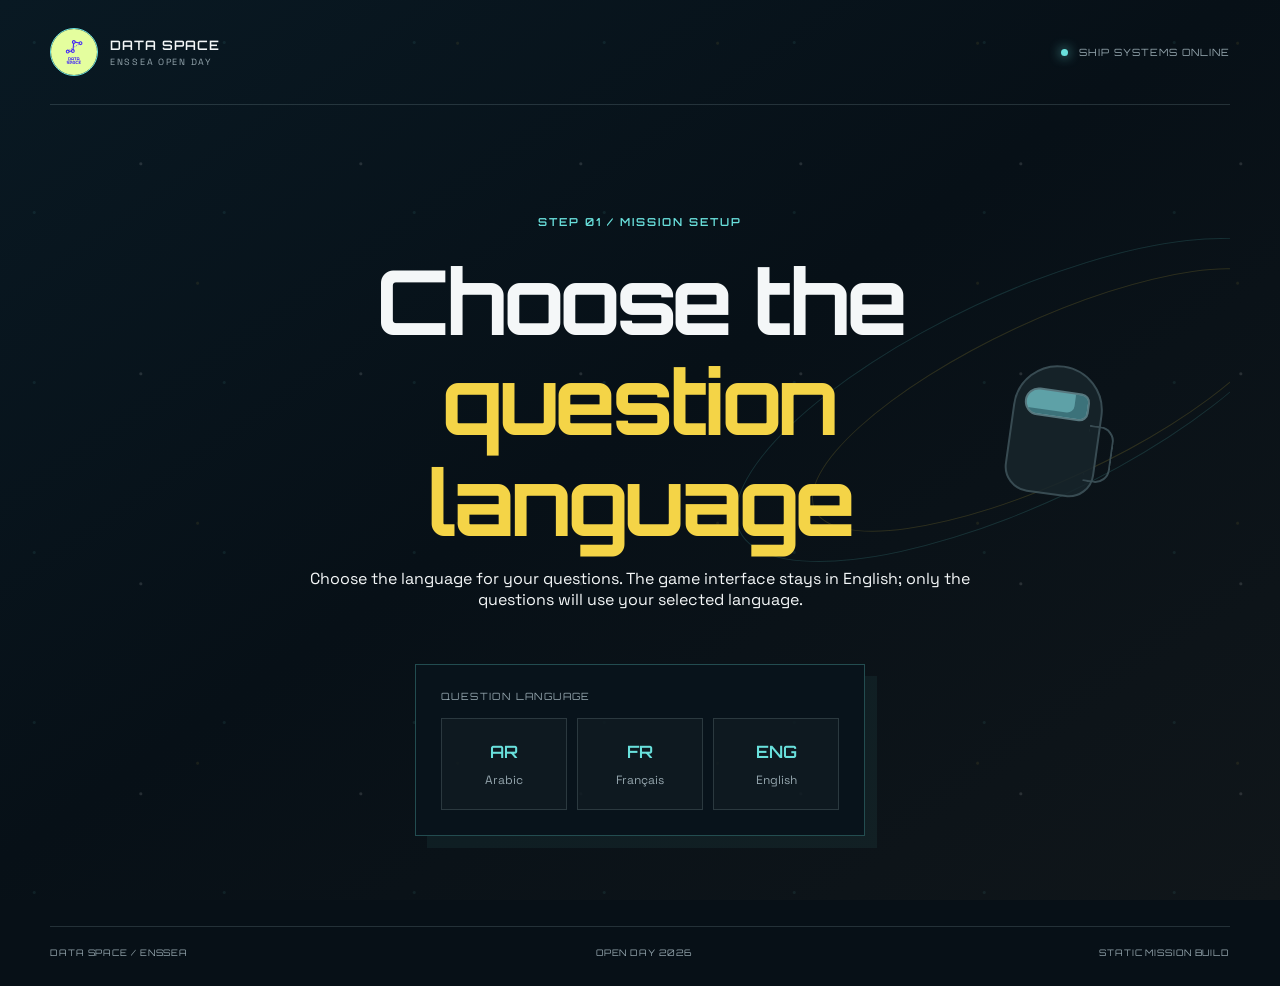
==== index.html @ 9c5d21fe "Create wiring game" ====
<!DOCTYPE html>
<html lang="en" dir="ltr">
<head>
	<meta charset="UTF-8">
	<meta name="viewport" content="width=device-width, initial-scale=1.0">
	<meta name="description" content="Data Space wiring challenge for ENSSEA Open Day">
	<title>Data Space | Wiring Challenge</title>
	<link rel="preconnect" href="https://fonts.googleapis.com">
	<link rel="preconnect" href="https://fonts.gstatic.com" crossorigin>
	<link href="https://fonts.googleapis.com/css2?family=Orbitron:wght@500;600;700&family=Space+Grotesk:wght@400;500;600;700&display=swap" rel="stylesheet">
	<link rel="stylesheet" href="styles.css">
</head>
<body>
	<div class="star-field" aria-hidden="true"></div>

	<header class="site-header">
		<a class="brand" href="#top" aria-label="Data Space home">
			<img class="brand-logo" src="assets/data_space.svg" alt="Data Space">
			<span>
				<strong>DATA SPACE</strong>
				<small>ENSSEA OPEN DAY</small>
			</span>
		</a>
		<div class="status-pill"><span class="status-dot"></span> SHIP SYSTEMS ONLINE</div>
	</header>

	<main id="top">
		<section class="screen language-screen" id="language-screen" aria-labelledby="language-title">
			<div class="language-copy">
				<p class="eyebrow">STEP 01 / MISSION SETUP</p>
				<h1 id="language-title">Choose the<br><span>question language</span></h1>
				<p class="intro">Choose the language for your questions. The game interface stays in English; only the questions will use your selected language.</p>
			</div>

			<div class="language-console" role="group" aria-labelledby="language-choice-label">
				<p id="language-choice-label">QUESTION LANGUAGE</p>
				<div class="language-options">
					<button class="language-option" type="button" data-language="ar"><strong>AR</strong><span>Arabic</span></button>
					<button class="language-option" type="button" data-language="fr"><strong>FR</strong><span>Français</span></button>
					<button class="language-option" type="button" data-language="en"><strong>ENG</strong><span>English</span></button>
				</div>
			</div>

			<div class="orbit orbit-one" aria-hidden="true"></div>
			<div class="orbit orbit-two" aria-hidden="true"></div>
			<div class="crew-silhouette" aria-hidden="true"><span class="visor"></span></div>
		</section>

		<section class="screen welcome-screen is-hidden" id="welcome-screen" aria-labelledby="welcome-title">
			<div class="welcome-copy">
				<p class="eyebrow">STEP 02 / CHOOSE A NICKNAME</p>
				<h1 id="welcome-title">Fix the wires.<br><span>Prove your skills.</span></h1>
			</div>

			<form class="name-console" id="name-form">
				<label for="player-name">Enter your crew name</label>
				<div class="name-entry">
					<span class="input-prefix">&gt;</span>
					<input id="player-name" name="player-name" type="text" maxlength="18" placeholder="YOUR NICKNAME" autocomplete="nickname" required>
				</div>
				<button class="primary-button" type="submit">START MISSION <span aria-hidden="true">→</span></button>
			</form>

			<div class="orbit orbit-one" aria-hidden="true"></div>
			<div class="orbit orbit-two" aria-hidden="true"></div>
			<div class="crew-silhouette" aria-hidden="true"><span class="visor"></span></div>
		</section>

		<section class="screen rules-screen is-hidden" id="rules-screen" aria-labelledby="rules-title">
			<div class="rules-panel">
				<p class="eyebrow">MISSION BRIEFING</p>
				<h1 id="rules-title">Know the rules.<br><span>Then fix the wires.</span></h1>
				<ul class="rules-list">
					<li>Every player starts with <strong>20 points</strong>.</li>
					<li>You will answer <strong>5 questions</strong>, one from each topic.</li>
					<li>A correct answer on your first try costs <strong>0 points</strong>.</li>
					<li>Each wrong try costs <strong>1 point</strong> until you find the correct answer.</li>
					<li>A wrong answer turns <strong class="wrong-answer-text">red</strong> and cannot be chosen again.</li>
				</ul>
				<button class="primary-button rules-start-button" id="start-game-button" type="button">START GAME <span aria-hidden="true">→</span></button>
			</div>
		</section>

		<section class="screen game-screen is-hidden" id="game-screen" aria-labelledby="game-title">
			<div class="game-heading">
				<div>
					<p class="eyebrow">TASK / ELECTRICAL</p>
					<h2 id="game-title">Connect the data wires</h2>
					<p class="mission-copy">Answer the question to route each wire to its matching symbol.</p>
				</div>
				<div class="game-readouts">
					<div class="score-readout"><span>SCORE</span><strong id="score-value">20</strong><small>POINTS</small></div>
					<div class="crew-readout"><span>CREW</span><strong id="crew-name">PLAYER</strong></div>
				</div>
			</div>

			<div class="game-meta" role="group" aria-label="Mission progress">
				<span>PROGRESS</span>
				<div class="progress-track"><span class="progress-quarter"></span></div>
				<strong id="progress-label">1 / 5 QUESTIONS</strong>
			</div>

			<ul class="topic-strip" id="topic-strip" aria-label="Topic list">
				<li class="topic-pill is-visible is-active" data-category="descriptive_statistics">Descriptive Statistics</li>
				<li class="topic-pill" data-category="probability">Probability</li>
				<li class="topic-pill" data-category="microeconomics">Economics</li>
				<li class="topic-pill" data-category="ai_data_science">AI &amp; Data</li>
				<li class="topic-pill" data-category="general_knowledge">General Knowledge</li>
			</ul>

			<section class="wiring-board" aria-label="Wiring board">
				<div class="panel-label left-label">SIGNALS <span>INPUT</span></div>
				<div class="panel-label right-label">DESTINATIONS <span>OUTPUT</span></div>
				<div class="wire-lines" aria-hidden="true">
					<span class="wire-line wire-yellow" data-category="descriptive_statistics"></span>
					<span class="wire-line wire-blue" data-category="probability"></span>
					<span class="wire-line wire-orange" data-category="microeconomics"></span>
					<span class="wire-line wire-pink" data-category="ai_data_science"></span>
					<span class="wire-line wire-cyan" data-category="general_knowledge"></span>
				</div>
				<div class="wire-column left-wires">
					<button class="wire-node node-yellow" data-category="descriptive_statistics" type="button" aria-label="Yellow statistics wire"><span class="symbol">○</span><span class="wire-name">Statistics</span></button>
					<button class="wire-node node-blue" data-category="probability" type="button" aria-label="Blue probability wire"><span class="symbol">×</span><span class="wire-name">Probability</span></button>
					<button class="wire-node node-orange" data-category="microeconomics" type="button" aria-label="Orange economics wire"><span class="symbol">△</span><span class="wire-name">Economics</span></button>
					<button class="wire-node node-pink" data-category="ai_data_science" type="button" aria-label="Pink AI and data wire"><span class="symbol">★</span><span class="wire-name">AI &amp; Data</span></button>
					<button class="wire-node node-cyan" data-category="general_knowledge" type="button" aria-label="Cyan general knowledge wire"><span class="symbol">◇</span><span class="wire-name">General Knowledge</span></button>
				</div>
				<div class="wire-column right-wires">
					<button class="wire-node node-blue" type="button" aria-label="Blue cross destination"><span class="symbol">×</span></button>
					<button class="wire-node node-pink" type="button" aria-label="Pink star destination"><span class="symbol">★</span></button>
					<button class="wire-node node-yellow" type="button" aria-label="Yellow circle destination"><span class="symbol">○</span></button>
					<button class="wire-node node-orange" type="button" aria-label="Orange triangle destination"><span class="symbol">△</span></button>
					<button class="wire-node node-cyan" type="button" aria-label="Cyan diamond destination"><span class="symbol">◇</span></button>
				</div>

				<div class="question-card" id="question-card">
					<div class="question-heading"><span class="question-number" id="question-number">Q01</span><span class="question-category" id="question-category">LOADING</span></div>
					<h3 id="question-text">Loading your first question...</h3>
					<button class="secondary-button next-button is-hidden" id="next-question-button" type="button">NEXT QUESTION <span aria-hidden="true">→</span></button>
				</div>
				<div class="answer-options" id="answer-options"></div>
				<p class="answer-feedback" id="answer-feedback" role="status"></p>
			</section>
		</section>

	</main>

	<footer class="site-footer"><span>DATA SPACE / ENSSEA</span><span>OPEN DAY 2026</span><span>STATIC MISSION BUILD</span></footer>
	<script src="scripts/state.js" defer></script>
	<script src="scripts/wireAnimation.js" defer></script>
	<script src="scripts/main.js" defer></script>
</body>
</html>
---- styles.css ----
:root {
	--ink: #f4f7f8;
	--muted: #94a5ad;
	--line: rgba(185, 215, 220, 0.17);
	--panel: rgba(9, 20, 28, 0.86);
	--cyan: #69e0dc;
	--yellow: #f4d447;
	--blue: #4f9dff;
	--red: #ff685f;
	--pink: #ed78c5;
	--orange: #f3a447;
}
* { box-sizing: border-box; }

html { scroll-behavior: smooth; }

body {
	min-width: 320px;
	min-height: 100vh;
	margin: 0;
	color: var(--ink);
	background: #071017;
	font-family: "Space Grotesk", sans-serif;
	overflow-x: hidden;
}

button, input { font: inherit; }
button { cursor: pointer; }

.star-field {
	position: fixed;
	inset: 0;
	z-index: -1;
	background:
		radial-gradient(circle at 18% 25%, rgba(105, 224, 220, 0.08) 0 1px, transparent 2px),
		radial-gradient(circle at 76% 18%, rgba(244, 212, 71, 0.08) 0 1px, transparent 2px),
		radial-gradient(circle at 64% 78%, rgba(255, 255, 255, 0.12) 0 1px, transparent 2px),
		linear-gradient(145deg, #091923 0%, #071017 48%, #10161a 100%);
	background-size: 190px 170px, 260px 240px, 220px 210px, 100% 100%;
}

.site-header, .site-footer {
	width: min(1180px, calc(100% - 48px));
	margin: auto;
}

.site-header {
	display: flex;
	align-items: center;
	justify-content: space-between;
	padding: 28px 0;
	border-bottom: 1px solid var(--line);
}

.brand { display: flex; align-items: center; gap: 12px; color: var(--ink); text-decoration: none; }
.brand-logo { display: block; width: 48px; height: 48px; border: 1px solid var(--cyan); border-radius: 50%; object-fit: cover; }
.brand strong, .brand small { display: block; }
.brand strong { font: 600 13px Orbitron, sans-serif; letter-spacing: .08em; }
.brand small { margin-top: 3px; color: var(--muted); font-size: 9px; letter-spacing: .19em; }
.brand strong, .brand small { display: block; }
.brand strong { font: 600 13px Orbitron, sans-serif; letter-spacing: .08em; }
.brand small { margin-top: 3px; color: var(--muted); font-size: 9px; letter-spacing: .19em; }
.status-pill, .site-footer { color: var(--muted); font: 10px Orbitron, sans-serif; letter-spacing: .1em; }
.status-dot { display: inline-block; width: 7px; height: 7px; margin-right: 7px; border-radius: 50%; background: var(--cyan); box-shadow: 0 0 12px var(--cyan); }

.screen { width: min(1180px, calc(100% - 48px)); margin: auto; }
.language-screen { display: flex; position: relative; min-height: 680px; padding: 110px 0 90px; flex-direction: column; align-items: center; justify-content: center; overflow: hidden; text-align: center; }
.language-copy { position: relative; z-index: 1; width: min(660px, 100%); }
.language-console { position: relative; z-index: 2; width: min(450px, 100%); margin-top: 38px; padding: 25px; border: 1px solid rgba(105, 224, 220, .28); background: var(--panel); box-shadow: 12px 12px 0 rgba(105, 224, 220, .06); text-align: left; }
.language-console > p { margin: 0 0 16px; color: var(--muted); font: 10px Orbitron, sans-serif; letter-spacing: .14em; }
.language-options { display: grid; grid-template-columns: repeat(3, 1fr); gap: 10px; direction: ltr; }
.language-option { min-height: 92px; padding: 12px 8px; border: 1px solid var(--line); color: var(--ink); background: rgba(255,255,255,.025); text-align: center; transition: border-color .2s, background .2s, transform .2s; }
.language-option strong, .language-option span { display: block; }
.language-option strong { color: var(--cyan); font: 600 17px Orbitron, sans-serif; }
.language-option span { margin-top: 10px; color: var(--muted); font-size: 12px; }
.language-option:hover, .language-option:focus-visible { border-color: var(--cyan); background: rgba(105, 224, 220, .1); transform: translateY(-2px); outline: 0; }
.language-option.is-selected { border-color: var(--yellow); box-shadow: inset 0 -3px var(--yellow); }
.welcome-screen { display: flex; position: relative; min-height: 680px; padding: 110px 0 90px; flex-direction: column; align-items: center; justify-content: center; overflow: hidden; text-align: center; }
.welcome-copy { position: relative; z-index: 1; width: min(660px, 100%); }
.eyebrow { margin: 0 0 22px; color: var(--cyan); font: 600 11px Orbitron, sans-serif; letter-spacing: .18em; }
h1, h2 { margin: 0; font-family: Orbitron, sans-serif; line-height: 1.12; letter-spacing: -.04em; }
h1 { max-width: 700px; font-size: clamp(2.5rem, 7vw, 5.6rem); }
h1 span { color: var(--yellow); }

.name-console { position: relative; z-index: 2; width: min(450px, 100%); margin-top: 38px; padding: 25px; border: 1px solid rgba(105, 224, 220, .28); background: var(--panel); box-shadow: 12px 12px 0 rgba(105, 224, 220, .06); text-align: left; }
.name-console label { display: block; margin-bottom: 12px; color: var(--muted); font: 10px Orbitron, sans-serif; letter-spacing: .14em; }
.name-entry { display: flex; align-items: center; border-bottom: 1px solid var(--cyan); }
.input-prefix { color: var(--cyan); font: 22px Orbitron, sans-serif; }
.name-entry input { width: 100%; padding: 12px 8px; border: 0; outline: 0; color: var(--ink); background: transparent; font: 600 19px Orbitron, sans-serif; letter-spacing: .08em; }
.name-entry input::placeholder { color: #52646c; }
.primary-button, .secondary-button { border: 0; font: 600 11px Orbitron, sans-serif; letter-spacing: .1em; transition: transform .2s, background .2s; }
.primary-button { width: 100%; margin-top: 25px; padding: 16px 18px; color: #071017; background: var(--cyan); }
.primary-button:hover, .secondary-button:hover { transform: translateY(-2px); }
.primary-button span, .secondary-button span { float: right; font-size: 18px; line-height: 10px; }

.rules-screen { display: flex; min-height: 680px; padding: 90px 0; align-items: center; justify-content: center; }
.rules-panel { width: min(620px, 100%); padding: 38px; border: 1px solid rgba(105, 224, 220, .28); background: var(--panel); box-shadow: 12px 12px 0 rgba(105, 224, 220, .06); }
.rules-panel h1 { font-size: clamp(2.1rem, 5vw, 4.2rem); }
.rules-list { display: grid; gap: 14px; margin: 34px 0 0; padding: 0; color: #c5d0d2; list-style: none; font-size: 15px; line-height: 1.5; }
.rules-list li { position: relative; padding-left: 24px; }
.rules-list li::before { content: ""; position: absolute; top: .65em; left: 0; width: 7px; height: 7px; border: 1px solid var(--cyan); border-radius: 50%; }
.rules-list strong { color: var(--yellow); font-weight: 600; }
.rules-list .wrong-answer-text { color: var(--red); }
.rules-start-button { margin-top: 34px; }

.orbit { position: absolute; border: 1px solid rgba(105, 224, 220, .15); border-radius: 50%; transform: rotate(-25deg); }
.orbit-one { width: 620px; height: 210px; right: -100px; top: 190px; }
.orbit-two { width: 520px; height: 160px; right: -80px; top: 215px; border-color: rgba(244, 212, 71, .15); }
.crew-silhouette { position: absolute; right: 11%; top: 260px; width: 90px; height: 130px; border: 2px solid #41565d; border-radius: 46px 46px 26px 26px; background: #18262c; transform: rotate(8deg); opacity: .85; }
.crew-silhouette::after { content: ""; position: absolute; right: -17px; bottom: 16px; width: 24px; height: 53px; border: 2px solid #41565d; border-left: 0; border-radius: 0 15px 15px 0; }
.visor { position: absolute; top: 23px; left: 9px; width: 65px; height: 28px; border: 2px solid #658a91; border-radius: 20px 13px 13px 20px; background: #6ebbc1; box-shadow: inset -13px -5px 0 rgba(20, 64, 77, .45); }

.game-screen { padding: 75px 0 90px; text-align: center; }
.game-heading { display: flex; align-items: center; justify-content: center; gap: 30px; text-align: center; }
h2 { font-size: clamp(1.6rem, 4vw, 3rem); }
.mission-copy { margin: 15px 0 0; color: var(--muted); }
.game-readouts { display: flex; align-items: stretch; gap: 22px; }
.score-readout, .crew-readout { min-width: 92px; padding-left: 18px; border-left: 1px solid var(--line); font: 10px Orbitron, sans-serif; }
.score-readout span, .score-readout small, .crew-readout span { display: block; color: var(--muted); }
.score-readout strong { display: inline-block; margin-top: 5px; color: var(--yellow); font: 600 28px Orbitron, sans-serif; }
.score-readout small { display: inline-block; margin-left: 4px; font-size: 8px; }
.crew-readout span { display: block; margin-bottom: 8px; color: var(--muted); }
.crew-readout strong { color: var(--yellow); overflow-wrap: anywhere; }
.game-meta { display: flex; align-items: center; gap: 17px; margin: 48px 0 18px; color: var(--muted); font: 10px Orbitron, sans-serif; letter-spacing: .08em; }
.progress-track { width: 130px; height: 4px; background: #26363b; }
.progress-track span { display: block; height: 100%; background: var(--cyan); }
.progress-quarter { width: 25%; }
.game-meta strong { color: var(--ink); }

.topic-strip {
	display: flex;
	flex-direction: row;
	flex-wrap: wrap;
	align-items: center;
	justify-content: center;
	padding: 0;
	list-style: none;
	gap: 10px;
	margin: 0 auto 18px;
}

.topic-pill {
	display: inline-flex;
	align-items: center;
	justify-content: center;
	padding: 7px 14px;
	border: 1px solid var(--line);
	background: rgba(255,255,255,.02);
	color: var(--muted);
	font: 600 10px Orbitron, sans-serif;
	letter-spacing: .08em;
	text-transform: uppercase;
	transition: border-color .2s ease, color .2s ease, box-shadow .2s ease;
}

.topic-pill:not(.is-visible) { display: none; }

.topic-pill.is-active {
	border-color: rgba(244, 212, 71, .8);
	color: var(--ink);
	box-shadow: inset 0 -2px rgba(244, 212, 71, .7);
}

.topic-pill.is-solved {
	border-color: rgba(80, 205, 140, .8);
	background: rgba(80, 205, 140, .12);
	color: #b7f7d5;
}

.wiring-board { position: relative; min-height: 520px; border: 1px solid var(--line); background: rgba(7, 16, 23, .72); overflow: hidden; }
.wiring-board::before, .wiring-board::after { content: ""; position: absolute; top: 0; bottom: 0; width: 24%; background: rgba(17, 35, 42, .46); }
.wiring-board::before { left: 0; border-right: 1px solid var(--line); }
.wiring-board::after { right: 0; border-left: 1px solid var(--line); }
.panel-label { position: absolute; top: 27px; z-index: 2; color: var(--muted); font: 10px Orbitron, sans-serif; letter-spacing: .14em; }
.panel-label span { display: block; margin-top: 5px; color: #53666d; font-size: 8px; }
.left-label { left: 35px; }.right-label { right: 35px; text-align: right; }
.wire-column { position: absolute; z-index: 3; top: 96px; display: flex; height: 330px; flex-direction: column; justify-content: space-between; }
.left-wires { left: 25px; }.right-wires { right: 25px; }
.wire-node { display: flex; align-items: center; gap: 12px; min-width: 155px; padding: 12px 10px; border: 1px solid transparent; color: var(--ink); background: transparent; text-align: left; }
.right-wires .wire-node { justify-content: flex-end; min-width: 70px; }
.right-wires { display: none; }
.wire-node:hover { border-color: var(--line); background: rgba(255,255,255,.04); }
.wire-node.is-solved {
	border-color: rgba(80, 205, 140, .8);
	background: rgba(80, 205, 140, .1);
	box-shadow: inset 0 0 0 1px rgba(80, 205, 140, .35);
}
.wire-node.is-solved .wire-name,
.wire-node.is-solved .symbol {
	color: #9af0c5;
}
.left-wires .wire-node:not(.is-active):not(.is-solved) { visibility: hidden; }
.left-wires .wire-node.is-available { cursor: grab; border-color: rgba(244, 212, 71, .65); background: rgba(244, 212, 71, .08); }
.left-wires .wire-node.is-dragging { cursor: grabbing; opacity: .45; }
.left-wires .wire-node.is-armed { box-shadow: 0 0 0 2px var(--cyan), 0 0 18px rgba(105, 224, 220, .45); }
.left-wires .wire-node .symbol { display: none; }
.symbol { display: grid; place-items: center; width: 40px; height: 40px; border: 2px solid currentColor; border-radius: 50%; font-size: 22px; }
.wire-name { color: #c5d0d2; font: 11px Orbitron, sans-serif; letter-spacing: .06em; }.node-blue { color: var(--blue); }.node-yellow { color: var(--yellow); }.node-orange { color: var(--orange); }.node-pink { color: var(--pink); }.node-cyan { color: var(--cyan); }
.topic-strip {
	display: flex;
	flex-wrap: wrap;
	align-items: center;
	justify-content: center;
	gap: 10px;
	margin: 0 auto 18px;
}

.topic-pill {
	display: inline-flex;
	align-items: center;
	justify-content: center;
	padding: 7px 14px;
	border: 1px solid var(--line);
	background: rgba(255,255,255,.02);
	color: var(--muted);
	font: 600 10px Orbitron, sans-serif;
	letter-spacing: .08em;
	text-transform: uppercase;
	transition: border-color .2s ease, color .2s ease, box-shadow .2s ease;
}

.topic-pill.is-active {
	border-color: rgba(244, 212, 71, .8);
	color: var(--ink);
	box-shadow: inset 0 -2px rgba(244, 212, 71, .7);
}

.topic-pill.is-solved {
	border-color: rgba(80, 205, 140, .8);
	background: rgba(80, 205, 140, .12);
	color: #b7f7d5;
}

.wire-lines { position: absolute; z-index: 1; inset: 0; }
.wire-line { position: absolute; left: 19%; right: 19%; height: 2px; opacity: 0; box-shadow: 0 0 8px currentColor; transform-origin: left center; }
.wire-line::before, .wire-line::after { content: ""; position: absolute; top: -4px; width: 10px; height: 10px; border: 2px solid currentColor; border-radius: 50%; background: #09151b; }.wire-line::before { left: -2px; }.wire-line::after { right: -2px; }
.wire-yellow { top: 120px; color: var(--yellow); transform: rotate(7deg); }.wire-blue { top: 194px; color: var(--blue); transform: rotate(-4deg); }.wire-orange { top: 268px; color: var(--orange); transform: rotate(3deg); }.wire-pink { top: 342px; color: var(--pink); transform: rotate(-7deg); }.wire-cyan { top: 416px; color: var(--cyan); transform: rotate(4deg); }
.wire-line.wire-connected { height: 4px; opacity: 1; animation: wire-connect .55s ease-out; }
@keyframes wire-connect { from { opacity: .3; transform: scaleX(.2); transform-origin: center; } to { opacity: 1; transform: scaleX(1); } }
.question-card {
	position: absolute;
	left: 50%;
	top: 58px;
	width: min(420px, 38%);
	min-height: 250px;
	padding: 58px 28px 48px;
	border: 1px solid rgba(255, 255, 255, .1);
	background: rgba(16, 26, 34, .42);
	text-align: left;
	transform: translateX(-50%);
	z-index: 4;
}
.question-heading { display: flex; align-items: center; justify-content: center; gap: 14px; }
.question-number { color: var(--yellow); font: 600 12px Orbitron, sans-serif; }.question-category { color: var(--muted); font: 10px Orbitron, sans-serif; letter-spacing: .12em; }
.question-card h3 { margin: 28px auto 0; max-width: 430px; color: var(--ink); font-size: clamp(.95rem, 1.5vw, 1.15rem); line-height: 1.35; text-align: center; }
.answer-options {
	position: absolute;
	right: 0;
	top: 97px;
	bottom: 0;
	width: 20%;
	padding: 0 14px 16px 0;
	display: grid;
	grid-template-columns: 1fr;
	grid-auto-rows: 46px;
	grid-auto-flow: row;
	row-gap: 28px;
	align-content: start;
	z-index: 4;
}
.answer-option {
	display: flex;
	align-items: center;
	justify-content: space-between;
	gap: 8px;
	min-height: 46px;
	padding: 10px 12px;
	border: 1px solid rgba(255,255,255,.12);
	color: rgba(255,255,255,.7);
	background: rgba(12, 18, 22, .78);
	text-align: left;
	transition: border-color .2s, background .2s, transform .2s;
}
.answer-text { min-width: 0; }
.answer-option.option-blue { border-color: rgba(92, 184, 255, .5); }.answer-option.option-pink { border-color: rgba(255, 105, 208, .5); }.answer-option.option-yellow { border-color: rgba(244, 212, 71, .5); }.answer-option.option-orange { border-color: rgba(255, 151, 55, .5); }.answer-option.option-cyan { border-color: rgba(105, 224, 220, .5); }
.answer-option.answer-correct { border-color: currentColor; box-shadow: 0 0 12px currentColor; }
.answer-option.drop-target { border-color: var(--yellow); background: rgba(244, 212, 71, .08); transform: translateX(-4px); }
.answer-option:hover:not(:disabled) { border-color: var(--line); background: rgba(255,255,255,.04); transform: translateY(-2px); }
.answer-option:disabled { cursor: default; }.answer-option.answer-wrong { border-color: var(--red); color: var(--red); background: rgba(255,104,95,.12); text-decoration: line-through; }.answer-option.answer-correct { border-color: var(--cyan); color: var(--cyan); background: rgba(105,224,220,.1); }
.answer-feedback { position: absolute; left: 50%; bottom: 18px; width: max-content; min-height: 0; margin: 0; padding: 0; border: 0; background: transparent; transform: translateX(-50%); visibility: hidden; color: var(--red); font-size: 12px; text-align: center; }.feedback-wrong, .feedback-correct { visibility: visible; }.feedback-wrong { color: var(--red); }.feedback-correct { color: var(--cyan); }
.secondary-button { padding: 14px 17px; color: var(--ink); background: #1e343d; }.next-button { display: block; margin: 14px auto 0; }.is-hidden { display: none; }

.celebration-screen {
	position: relative;
	display: flex;
	align-items: center;
	justify-content: center;
	min-height: 560px;
	padding: 90px 0;
	overflow: hidden;
}

.celebration-screen::before,
.celebration-screen::after {
	content: "";
	position: absolute;
	inset: 0;
	background-repeat: no-repeat;
	background-size: 100% 100%;
	pointer-events: none;
	opacity: .9;
}

.celebration-screen::before {
	background-image:
		radial-gradient(circle at 15% 18%, #ffdb5b 0 0.35rem, transparent 0.42rem),
		radial-gradient(circle at 38% 24%, #5cb8ff 0 0.42rem, transparent 0.48rem),
		radial-gradient(circle at 68% 16%, #ff8b5b 0 0.32rem, transparent 0.38rem),
		radial-gradient(circle at 82% 30%, #8fe6a3 0 0.35rem, transparent 0.42rem),
		radial-gradient(circle at 22% 78%, #ffdb5b 0 0.38rem, transparent 0.44rem),
		radial-gradient(circle at 55% 73%, #5cb8ff 0 0.42rem, transparent 0.48rem),
		radial-gradient(circle at 80% 72%, #ff8b5b 0 0.35rem, transparent 0.41rem),
		radial-gradient(circle at 60% 35%, #8fe6a3 0 0.4rem, transparent 0.46rem),
		radial-gradient(circle at 40% 60%, #ffdb5b 0 0.34rem, transparent 0.4rem);
	animation: confetti-drift 9s linear infinite;
}

.celebration-screen::after {
	background-image:
		radial-gradient(circle at 10% 42%, rgba(255,255,255,0.18) 0 0.7rem, transparent 0.78rem),
		radial-gradient(circle at 30% 12%, rgba(255,255,255,0.12) 0 0.6rem, transparent 0.7rem),
		radial-gradient(circle at 72% 48%, rgba(255,255,255,0.14) 0 0.7rem, transparent 0.78rem),
		radial-gradient(circle at 90% 66%, rgba(255,255,255,0.18) 0 0.8rem, transparent 0.86rem);
	animation: confetti-burst 5s ease-in-out infinite alternate;
}

.celebration-panel {
	position: relative;
	z-index: 1;
	width: min(620px, 100%);
	padding: 38px 28px;
	border: 1px solid rgba(80, 205, 140, .4);
	background: rgba(10, 28, 22, .86);
	box-shadow: 0 0 35px rgba(80, 205, 140, .18);
	text-align: center;
	animation: celebration-pop .7s ease-out;
}

.celebration-panel h2 {
	font-size: clamp(2rem, 5vw, 4rem);
	color: var(--ink);
}

.celebration-score {
	margin: 18px 0 26px;
	color: var(--muted);
	font: 600 18px "Space Grotesk", sans-serif;
}

.celebration-score strong {
	color: var(--yellow);
}

@keyframes celebration-pop {
	0% { transform: scale(.82); opacity: 0; }
	70% { transform: scale(1.03); opacity: 1; }
	100% { transform: scale(1); opacity: 1; }
}

@keyframes confetti-drift {
	0% { transform: translate3d(0, 0, 0) scale(1); opacity: .3; }
	25% { transform: translate3d(-12px, 8px, 0) scale(1.02); }
	50% { transform: translate3d(10px, -10px, 0) scale(1.04); }
	75% { transform: translate3d(-10px, 12px, 0) scale(1.01); }
	100% { transform: translate3d(0, 0, 0) scale(1); opacity: .9; }
}

@keyframes confetti-burst {
	0% { transform: scale(.92); opacity: .4; }
	100% { transform: scale(1.08); opacity: 1; }
}

.site-footer { display: flex; justify-content: space-between; padding: 20px 0 28px; border-top: 1px solid var(--line); font-size: 9px; }

@media (max-width: 700px) {
	.site-header, .site-footer, .screen { width: min(100% - 32px, 1180px); }
	.site-header { padding: 20px 0; }.status-pill { display: none; }
	.language-screen, .welcome-screen, .rules-screen { min-height: 640px; padding: 70px 0; }.crew-silhouette { right: 8%; top: 470px; transform: scale(.7) rotate(8deg); }.orbit-one { right: -300px; top: 390px; }.orbit-two { right: -250px; top: 415px; }
	.language-copy, .welcome-copy { width: 100%; }.language-console, .name-console { width: 100%; margin-top: 30px; padding: 20px; }.language-options { gap: 7px; }.language-option { min-height: 78px; }.language-option strong { font-size: 14px; }.language-option span { font-size: 10px; }
	.rules-panel { padding: 25px 20px; }.rules-list { font-size: 13px; }.game-screen { padding-top: 55px; }.game-heading { align-items: center; flex-direction: column; }.game-readouts { width: 100%; justify-content: center; }.score-readout, .crew-readout { flex: 1; border-left: 0; border-top: 1px solid var(--line); padding: 13px 0 0; }.game-meta { flex-wrap: wrap; justify-content: center; margin-top: 32px; }
	.wiring-board { min-height: 650px; }.wiring-board::before, .wiring-board::after { width: 31%; }.wire-column { top: 72px; height: 345px; }.left-wires { left: 8px; }.right-wires { right: 8px; }.wire-node { min-width: 105px; padding: 7px 4px; gap: 7px; }.right-wires .wire-node { min-width: 52px; }.symbol { width: 31px; height: 31px; font-size: 17px; }.wire-name { font-size: 7px; }.wire-line { left: 22%; right: 22%; }.wire-yellow { top: 105px; }.wire-blue { top: 172px; }.wire-orange { top: 239px; }.wire-pink { top: 306px; }.wire-cyan { top: 373px; }.panel-label { top: 20px; font-size: 8px; }.left-label { left: 14px; }.right-label { right: 14px; }
	.topic-strip { gap: 6px; }
	.topic-pill { padding: 6px 8px; font-size: 8px; }
	.question-card { left: 50%; top: 58px; width: 84%; min-height: 210px; padding: 42px 15px 34px; transform: translateX(-50%); }.question-card h3 { max-width: none; margin: 20px 0 16px; }.answer-options { position: absolute; left: 0; right: 0; top: 285px; bottom: auto; width: 100%; padding: 16px 15px; }.answer-feedback { bottom: 12px; width: max-content; }.site-footer { gap: 10px; flex-wrap: wrap; }
	.celebration-panel { padding: 30px 18px; }
}
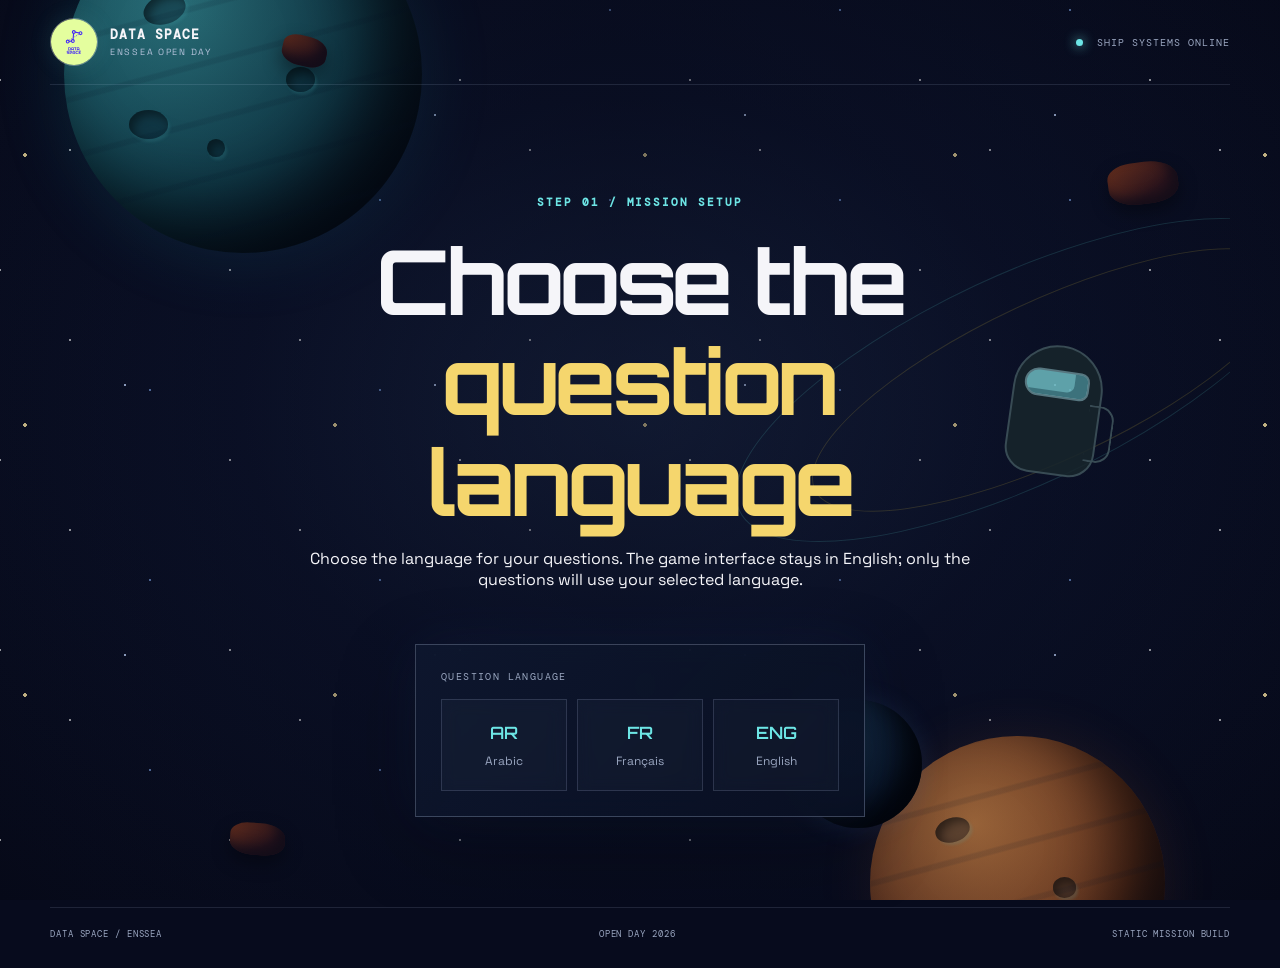
==== commit 2709c506: "Change Topics and theme" ====
--- a/index.html
+++ b/index.html
@@ -7,11 +7,20 @@
 	<title>Data Space | Wiring Challenge</title>
 	<link rel="preconnect" href="https://fonts.googleapis.com">
 	<link rel="preconnect" href="https://fonts.gstatic.com" crossorigin>
-	<link href="https://fonts.googleapis.com/css2?family=Orbitron:wght@500;600;700&family=Space+Grotesk:wght@400;500;600;700&display=swap" rel="stylesheet">
-	<link rel="stylesheet" href="styles.css">
+	<link href="https://fonts.googleapis.com/css2?family=DM+Mono:wght@400;500&family=Orbitron:wght@500;600;700&family=Space+Grotesk:wght@400;500;600;700&display=swap" rel="stylesheet">
+	<link rel="stylesheet" href="styles.css?v=branch-board-11">
 </head>
 <body>
-	<div class="star-field" aria-hidden="true"></div>
+	<div class="cosmos" aria-hidden="true">
+		<div class="stars stars-small"></div>
+		<div class="stars stars-bright"></div>
+		<div class="planet planet-teal"><span class="crater crater-a"></span><span class="crater crater-b"></span><span class="crater crater-c"></span><span class="crater crater-d"></span></div>
+		<div class="planet planet-amber"><span class="crater crater-a"></span><span class="crater crater-b"></span><span class="crater crater-c"></span></div>
+		<div class="planet planet-blue"></div>
+		<div class="asteroid asteroid-one"></div>
+		<div class="asteroid asteroid-two"></div>
+		<div class="asteroid asteroid-three"></div>
+	</div>
 
 	<header class="site-header">
 		<a class="brand" href="#top" aria-label="Data Space home">
@@ -71,11 +80,9 @@
 				<p class="eyebrow">MISSION BRIEFING</p>
 				<h1 id="rules-title">Know the rules.<br><span>Then fix the wires.</span></h1>
 				<ul class="rules-list">
-					<li>Every player starts with <strong>20 points</strong>.</li>
-					<li>You will answer <strong>5 questions</strong>, one from each topic.</li>
-					<li>A correct answer on your first try costs <strong>0 points</strong>.</li>
-					<li>Each wrong try costs <strong>1 point</strong> until you find the correct answer.</li>
-					<li>A wrong answer turns <strong class="wrong-answer-text">red</strong> and cannot be chosen again.</li>
+					<li>Answer one question from each of the <strong>5 topics</strong>.</li>
+					<li>A wrong answer costs <strong>1 point</strong> and cannot be chosen again.</li>
+					<li>Correct answers automatically continue to the next topic.</li>
 				</ul>
 				<button class="primary-button rules-start-button" id="start-game-button" type="button">START GAME <span aria-hidden="true">→</span></button>
 			</div>
@@ -86,60 +93,28 @@
 				<div>
 					<p class="eyebrow">TASK / ELECTRICAL</p>
 					<h2 id="game-title">Connect the data wires</h2>
-					<p class="mission-copy">Answer the question to route each wire to its matching symbol.</p>
+					<p class="mission-copy">Complete the circuit by choosing the correct answer.</p>
 				</div>
-				<div class="game-readouts">
-					<div class="score-readout"><span>SCORE</span><strong id="score-value">20</strong><small>POINTS</small></div>
-					<div class="crew-readout"><span>CREW</span><strong id="crew-name">PLAYER</strong></div>
-				</div>
-			</div>
-
-			<div class="game-meta" role="group" aria-label="Mission progress">
-				<span>PROGRESS</span>
-				<div class="progress-track"><span class="progress-quarter"></span></div>
-				<strong id="progress-label">1 / 5 QUESTIONS</strong>
+				<div class="crew-readout"><span>CREW</span><strong id="crew-name">PLAYER</strong></div>
 			</div>
 
 			<ul class="topic-strip" id="topic-strip" aria-label="Topic list">
-				<li class="topic-pill is-visible is-active" data-category="descriptive_statistics">Descriptive Statistics</li>
-				<li class="topic-pill" data-category="probability">Probability</li>
-				<li class="topic-pill" data-category="microeconomics">Economics</li>
-				<li class="topic-pill" data-category="ai_data_science">AI &amp; Data</li>
-				<li class="topic-pill" data-category="general_knowledge">General Knowledge</li>
+				<li class="topic-pill is-visible is-active" data-category="python">Python</li>
+				<li class="topic-pill" data-category="r">R</li>
+				<li class="topic-pill" data-category="machine_learning">Machine Learning</li>
+				<li class="topic-pill" data-category="deep_learning">Deep Learning</li>
+				<li class="topic-pill" data-category="data_analytics">Data Analytics</li>
 			</ul>
 
 			<section class="wiring-board" aria-label="Wiring board">
-				<div class="panel-label left-label">SIGNALS <span>INPUT</span></div>
-				<div class="panel-label right-label">DESTINATIONS <span>OUTPUT</span></div>
-				<div class="wire-lines" aria-hidden="true">
-					<span class="wire-line wire-yellow" data-category="descriptive_statistics"></span>
-					<span class="wire-line wire-blue" data-category="probability"></span>
-					<span class="wire-line wire-orange" data-category="microeconomics"></span>
-					<span class="wire-line wire-pink" data-category="ai_data_science"></span>
-					<span class="wire-line wire-cyan" data-category="general_knowledge"></span>
-				</div>
-				<div class="wire-column left-wires">
-					<button class="wire-node node-yellow" data-category="descriptive_statistics" type="button" aria-label="Yellow statistics wire"><span class="symbol">○</span><span class="wire-name">Statistics</span></button>
-					<button class="wire-node node-blue" data-category="probability" type="button" aria-label="Blue probability wire"><span class="symbol">×</span><span class="wire-name">Probability</span></button>
-					<button class="wire-node node-orange" data-category="microeconomics" type="button" aria-label="Orange economics wire"><span class="symbol">△</span><span class="wire-name">Economics</span></button>
-					<button class="wire-node node-pink" data-category="ai_data_science" type="button" aria-label="Pink AI and data wire"><span class="symbol">★</span><span class="wire-name">AI &amp; Data</span></button>
-					<button class="wire-node node-cyan" data-category="general_knowledge" type="button" aria-label="Cyan general knowledge wire"><span class="symbol">◇</span><span class="wire-name">General Knowledge</span></button>
-				</div>
-				<div class="wire-column right-wires">
-					<button class="wire-node node-blue" type="button" aria-label="Blue cross destination"><span class="symbol">×</span></button>
-					<button class="wire-node node-pink" type="button" aria-label="Pink star destination"><span class="symbol">★</span></button>
-					<button class="wire-node node-yellow" type="button" aria-label="Yellow circle destination"><span class="symbol">○</span></button>
-					<button class="wire-node node-orange" type="button" aria-label="Orange triangle destination"><span class="symbol">△</span></button>
-					<button class="wire-node node-cyan" type="button" aria-label="Cyan diamond destination"><span class="symbol">◇</span></button>
-				</div>
+				<svg class="wire-canvas" id="wire-canvas" aria-hidden="true" focusable="false"></svg>
 
 				<div class="question-card" id="question-card">
-					<div class="question-heading"><span class="question-number" id="question-number">Q01</span><span class="question-category" id="question-category">LOADING</span></div>
+					<div class="question-heading"><span class="question-number" id="question-number">Q01</span></div>
 					<h3 id="question-text">Loading your first question...</h3>
-					<button class="secondary-button next-button is-hidden" id="next-question-button" type="button">NEXT QUESTION <span aria-hidden="true">→</span></button>
+					<p class="answer-feedback" id="answer-feedback" role="status"></p>
 				</div>
 				<div class="answer-options" id="answer-options"></div>
-				<p class="answer-feedback" id="answer-feedback" role="status"></p>
 			</section>
 		</section>
 
@@ -147,7 +122,7 @@
 
 	<footer class="site-footer"><span>DATA SPACE / ENSSEA</span><span>OPEN DAY 2026</span><span>STATIC MISSION BUILD</span></footer>
 	<script src="scripts/state.js" defer></script>
-	<script src="scripts/wireAnimation.js" defer></script>
-	<script src="scripts/main.js" defer></script>
+	<script src="scripts/wireAnimation.js?v=branch-board-11" defer></script>
+	<script src="scripts/main.js?v=branch-board-11" defer></script>
 </body>
 </html>
--- a/styles.css
+++ b/styles.css
@@ -12,10 +12,9 @@
 }
 * { box-sizing: border-box; }
 
-html { scroll-behavior: smooth; }
-
+html { min-width: 0; scroll-behavior: smooth; }
 body {
-	min-width: 320px;
+	min-width: 0;
 	min-height: 100vh;
 	margin: 0;
 	color: var(--ink);
@@ -121,23 +120,23 @@
 .score-readout small { display: inline-block; margin-left: 4px; font-size: 8px; }
 .crew-readout span { display: block; margin-bottom: 8px; color: var(--muted); }
 .crew-readout strong { color: var(--yellow); overflow-wrap: anywhere; }
-.game-meta { display: flex; align-items: center; gap: 17px; margin: 48px 0 18px; color: var(--muted); font: 10px Orbitron, sans-serif; letter-spacing: .08em; }
-.progress-track { width: 130px; height: 4px; background: #26363b; }
-.progress-track span { display: block; height: 100%; background: var(--cyan); }
-.progress-quarter { width: 25%; }
-.game-meta strong { color: var(--ink); }
-
 .topic-strip {
 	display: flex;
 	flex-direction: row;
-	flex-wrap: wrap;
-	align-items: center;
-	justify-content: center;
+	flex-wrap: nowrap;
+	align-items: center;
+	justify-content: flex-start;
+	width: 100%;
+	overflow-x: auto;
+	overscroll-behavior-inline: contain;
+	-webkit-overflow-scrolling: touch;
+	scrollbar-width: none;
 	padding: 0;
 	list-style: none;
 	gap: 10px;
 	margin: 0 auto 18px;
 }
+.topic-strip::-webkit-scrollbar { display: none; }
 
 .topic-pill {
 	display: inline-flex;
@@ -167,43 +166,22 @@
 	color: #b7f7d5;
 }
 
-.wiring-board { position: relative; min-height: 520px; border: 1px solid var(--line); background: rgba(7, 16, 23, .72); overflow: hidden; }
-.wiring-board::before, .wiring-board::after { content: ""; position: absolute; top: 0; bottom: 0; width: 24%; background: rgba(17, 35, 42, .46); }
-.wiring-board::before { left: 0; border-right: 1px solid var(--line); }
-.wiring-board::after { right: 0; border-left: 1px solid var(--line); }
-.panel-label { position: absolute; top: 27px; z-index: 2; color: var(--muted); font: 10px Orbitron, sans-serif; letter-spacing: .14em; }
-.panel-label span { display: block; margin-top: 5px; color: #53666d; font-size: 8px; }
-.left-label { left: 35px; }.right-label { right: 35px; text-align: right; }
-.wire-column { position: absolute; z-index: 3; top: 96px; display: flex; height: 330px; flex-direction: column; justify-content: space-between; }
-.left-wires { left: 25px; }.right-wires { right: 25px; }
-.wire-node { display: flex; align-items: center; gap: 12px; min-width: 155px; padding: 12px 10px; border: 1px solid transparent; color: var(--ink); background: transparent; text-align: left; }
-.right-wires .wire-node { justify-content: flex-end; min-width: 70px; }
-.right-wires { display: none; }
-.wire-node:hover { border-color: var(--line); background: rgba(255,255,255,.04); }
-.wire-node.is-solved {
-	border-color: rgba(80, 205, 140, .8);
-	background: rgba(80, 205, 140, .1);
-	box-shadow: inset 0 0 0 1px rgba(80, 205, 140, .35);
-}
-.wire-node.is-solved .wire-name,
-.wire-node.is-solved .symbol {
-	color: #9af0c5;
-}
-.left-wires .wire-node:not(.is-active):not(.is-solved) { visibility: hidden; }
-.left-wires .wire-node.is-available { cursor: grab; border-color: rgba(244, 212, 71, .65); background: rgba(244, 212, 71, .08); }
-.left-wires .wire-node.is-dragging { cursor: grabbing; opacity: .45; }
-.left-wires .wire-node.is-armed { box-shadow: 0 0 0 2px var(--cyan), 0 0 18px rgba(105, 224, 220, .45); }
-.left-wires .wire-node .symbol { display: none; }
-.symbol { display: grid; place-items: center; width: 40px; height: 40px; border: 2px solid currentColor; border-radius: 50%; font-size: 22px; }
-.wire-name { color: #c5d0d2; font: 11px Orbitron, sans-serif; letter-spacing: .06em; }.node-blue { color: var(--blue); }.node-yellow { color: var(--yellow); }.node-orange { color: var(--orange); }.node-pink { color: var(--pink); }.node-cyan { color: var(--cyan); }
+.wiring-board { position: relative; min-height: 470px; border: 1px solid var(--line); background: rgba(7, 16, 23, .72); overflow: hidden; }
+.wiring-board::before, .wiring-board::after { content: none; }
 .topic-strip {
 	display: flex;
-	flex-wrap: wrap;
-	align-items: center;
-	justify-content: center;
+	flex-wrap: nowrap;
+	align-items: center;
+	justify-content: flex-start;
+	width: 100%;
+	overflow-x: auto;
+	overscroll-behavior-inline: contain;
+	-webkit-overflow-scrolling: touch;
+	scrollbar-width: none;
 	gap: 10px;
 	margin: 0 auto 18px;
 }
+.topic-strip::-webkit-scrollbar { display: none; }
 
 .topic-pill {
 	display: inline-flex;
@@ -231,64 +209,68 @@
 	color: #b7f7d5;
 }
 
-.wire-lines { position: absolute; z-index: 1; inset: 0; }
-.wire-line { position: absolute; left: 19%; right: 19%; height: 2px; opacity: 0; box-shadow: 0 0 8px currentColor; transform-origin: left center; }
-.wire-line::before, .wire-line::after { content: ""; position: absolute; top: -4px; width: 10px; height: 10px; border: 2px solid currentColor; border-radius: 50%; background: #09151b; }.wire-line::before { left: -2px; }.wire-line::after { right: -2px; }
-.wire-yellow { top: 120px; color: var(--yellow); transform: rotate(7deg); }.wire-blue { top: 194px; color: var(--blue); transform: rotate(-4deg); }.wire-orange { top: 268px; color: var(--orange); transform: rotate(3deg); }.wire-pink { top: 342px; color: var(--pink); transform: rotate(-7deg); }.wire-cyan { top: 416px; color: var(--cyan); transform: rotate(4deg); }
-.wire-line.wire-connected { height: 4px; opacity: 1; animation: wire-connect .55s ease-out; }
-@keyframes wire-connect { from { opacity: .3; transform: scaleX(.2); transform-origin: center; } to { opacity: 1; transform: scaleX(1); } }
+.wire-canvas { position: absolute; z-index: 1; inset: 0; width: 100%; height: 100%; overflow: visible; pointer-events: none; }
+.branch-wire { fill: none; stroke-width: 2.5; stroke-linecap: round; opacity: 0; filter: drop-shadow(0 0 4px currentColor); }
+.branch-blue { stroke: var(--blue); }.branch-pink { stroke: var(--pink); }.branch-yellow { stroke: var(--yellow); }.branch-orange { stroke: var(--orange); }.branch-cyan { stroke: var(--cyan); }
+.branch-wire.is-connected { opacity: 1; stroke-width: 4; filter: drop-shadow(0 0 7px currentColor); animation: draw-branch .48s ease-out forwards; }
+.branch-wire.is-connected.is-settled { animation: none; }
+@keyframes draw-branch { from { stroke-dashoffset: var(--wire-length); } to { stroke-dashoffset: 0; } }
 .question-card {
 	position: absolute;
 	left: 50%;
-	top: 58px;
-	width: min(420px, 38%);
-	min-height: 250px;
-	padding: 58px 28px 48px;
+	top: 7%;
+	width: min(560px, 60%);
+	min-height: 160px;
+	padding: 28px clamp(18px, 4vw, 42px);
 	border: 1px solid rgba(255, 255, 255, .1);
-	background: rgba(16, 26, 34, .42);
-	text-align: left;
+	background: rgba(16, 26, 34, .78);
+	text-align: center;
 	transform: translateX(-50%);
-	z-index: 4;
-}
-.question-heading { display: flex; align-items: center; justify-content: center; gap: 14px; }
-.question-number { color: var(--yellow); font: 600 12px Orbitron, sans-serif; }.question-category { color: var(--muted); font: 10px Orbitron, sans-serif; letter-spacing: .12em; }
-.question-card h3 { margin: 28px auto 0; max-width: 430px; color: var(--ink); font-size: clamp(.95rem, 1.5vw, 1.15rem); line-height: 1.35; text-align: center; }
+	z-index: 2;
+}
+.question-card::after { content: ""; position: absolute; left: 50%; bottom: -5px; width: 20px; height: 10px; transform: translateX(-50%); background: linear-gradient(90deg, var(--muted) 0 7px, transparent 7px 13px, var(--muted) 13px); }
+.question-heading { display: flex; align-items: center; justify-content: center; }
+.question-number { color: var(--muted); font: 500 10px Orbitron, sans-serif; letter-spacing: .12em; }
+.question-card h3 { margin: 20px auto 0; max-width: 100%; color: var(--ink); font-size: clamp(1rem, 2vw, 1.3rem); line-height: 1.4; text-align: center; }
 .answer-options {
 	position: absolute;
-	right: 0;
-	top: 97px;
-	bottom: 0;
-	width: 20%;
-	padding: 0 14px 16px 0;
+	left: 5%;
+	right: 5%;
+	bottom: 7%;
+	width: 90%;
 	display: grid;
-	grid-template-columns: 1fr;
-	grid-auto-rows: 46px;
-	grid-auto-flow: row;
-	row-gap: 28px;
-	align-content: start;
-	z-index: 4;
+	grid-template-columns: repeat(5, minmax(0, 1fr));
+	gap: 12px;
+	align-items: stretch;
+	z-index: 2;
 }
 .answer-option {
+	position: relative;
 	display: flex;
 	align-items: center;
-	justify-content: space-between;
-	gap: 8px;
-	min-height: 46px;
-	padding: 10px 12px;
+	min-width: 0;
+	min-height: 68px;
+	padding: 12px;
 	border: 1px solid rgba(255,255,255,.12);
 	color: rgba(255,255,255,.7);
 	background: rgba(12, 18, 22, .78);
+	border-radius: 5px;
 	text-align: left;
 	transition: border-color .2s, background .2s, transform .2s;
 }
+.answer-option::before { content: ""; position: absolute; left: 50%; top: -5px; width: 22px; height: 8px; transform: translateX(-50%); background: linear-gradient(90deg, var(--wire-color) 0 7px, transparent 7px 15px, var(--wire-color) 15px); }
 .answer-text { min-width: 0; }
-.answer-option.option-blue { border-color: rgba(92, 184, 255, .5); }.answer-option.option-pink { border-color: rgba(255, 105, 208, .5); }.answer-option.option-yellow { border-color: rgba(244, 212, 71, .5); }.answer-option.option-orange { border-color: rgba(255, 151, 55, .5); }.answer-option.option-cyan { border-color: rgba(105, 224, 220, .5); }
-.answer-option.answer-correct { border-color: currentColor; box-shadow: 0 0 12px currentColor; }
+.answer-option.option-blue { --wire-color: var(--blue); border-color: rgba(92, 184, 255, .5); }.answer-option.option-pink { --wire-color: var(--pink); border-color: rgba(255, 105, 208, .5); }.answer-option.option-yellow { --wire-color: var(--yellow); border-color: rgba(244, 212, 71, .5); }.answer-option.option-orange { --wire-color: var(--orange); border-color: rgba(255, 151, 55, .5); }.answer-option.option-cyan { --wire-color: var(--cyan); border-color: rgba(105, 224, 220, .5); }
+.answer-option::before { color: var(--wire-color); }
+.answer-option.answer-correct::before { background: var(--wire-color); }
+.answer-option.answer-correct { border-color: var(--wire-color); color: var(--ink); box-shadow: 0 0 12px var(--wire-color); }
 .answer-option.drop-target { border-color: var(--yellow); background: rgba(244, 212, 71, .08); transform: translateX(-4px); }
 .answer-option:hover:not(:disabled) { border-color: var(--line); background: rgba(255,255,255,.04); transform: translateY(-2px); }
-.answer-option:disabled { cursor: default; }.answer-option.answer-wrong { border-color: var(--red); color: var(--red); background: rgba(255,104,95,.12); text-decoration: line-through; }.answer-option.answer-correct { border-color: var(--cyan); color: var(--cyan); background: rgba(105,224,220,.1); }
+.answer-option:disabled { cursor: default; }.answer-option.answer-wrong { border-color: var(--red); color: var(--red); background: rgba(255,104,95,.12); text-decoration: line-through; }.answer-option.answer-correct { background: rgba(105,224,220,.1); }
 .answer-feedback { position: absolute; left: 50%; bottom: 18px; width: max-content; min-height: 0; margin: 0; padding: 0; border: 0; background: transparent; transform: translateX(-50%); visibility: hidden; color: var(--red); font-size: 12px; text-align: center; }.feedback-wrong, .feedback-correct { visibility: visible; }.feedback-wrong { color: var(--red); }.feedback-correct { color: var(--cyan); }
-.secondary-button { padding: 14px 17px; color: var(--ink); background: #1e343d; }.next-button { display: block; margin: 14px auto 0; }.is-hidden { display: none; }
+.feedback-correct { color: #8de6a9; font-size: 11px; }
+.feedback-hint { color: var(--muted); font-size: 11px; }
+.is-hidden { display: none; }
 
 .celebration-screen {
 	position: relative;
@@ -382,15 +364,90 @@
 
 .site-footer { display: flex; justify-content: space-between; padding: 20px 0 28px; border-top: 1px solid var(--line); font-size: 9px; }
 
-@media (max-width: 700px) {
+@media (max-width: 960px) {
 	.site-header, .site-footer, .screen { width: min(100% - 32px, 1180px); }
 	.site-header { padding: 20px 0; }.status-pill { display: none; }
 	.language-screen, .welcome-screen, .rules-screen { min-height: 640px; padding: 70px 0; }.crew-silhouette { right: 8%; top: 470px; transform: scale(.7) rotate(8deg); }.orbit-one { right: -300px; top: 390px; }.orbit-two { right: -250px; top: 415px; }
 	.language-copy, .welcome-copy { width: 100%; }.language-console, .name-console { width: 100%; margin-top: 30px; padding: 20px; }.language-options { gap: 7px; }.language-option { min-height: 78px; }.language-option strong { font-size: 14px; }.language-option span { font-size: 10px; }
-	.rules-panel { padding: 25px 20px; }.rules-list { font-size: 13px; }.game-screen { padding-top: 55px; }.game-heading { align-items: center; flex-direction: column; }.game-readouts { width: 100%; justify-content: center; }.score-readout, .crew-readout { flex: 1; border-left: 0; border-top: 1px solid var(--line); padding: 13px 0 0; }.game-meta { flex-wrap: wrap; justify-content: center; margin-top: 32px; }
-	.wiring-board { min-height: 650px; }.wiring-board::before, .wiring-board::after { width: 31%; }.wire-column { top: 72px; height: 345px; }.left-wires { left: 8px; }.right-wires { right: 8px; }.wire-node { min-width: 105px; padding: 7px 4px; gap: 7px; }.right-wires .wire-node { min-width: 52px; }.symbol { width: 31px; height: 31px; font-size: 17px; }.wire-name { font-size: 7px; }.wire-line { left: 22%; right: 22%; }.wire-yellow { top: 105px; }.wire-blue { top: 172px; }.wire-orange { top: 239px; }.wire-pink { top: 306px; }.wire-cyan { top: 373px; }.panel-label { top: 20px; font-size: 8px; }.left-label { left: 14px; }.right-label { right: 14px; }
-	.topic-strip { gap: 6px; }
-	.topic-pill { padding: 6px 8px; font-size: 8px; }
-	.question-card { left: 50%; top: 58px; width: 84%; min-height: 210px; padding: 42px 15px 34px; transform: translateX(-50%); }.question-card h3 { max-width: none; margin: 20px 0 16px; }.answer-options { position: absolute; left: 0; right: 0; top: 285px; bottom: auto; width: 100%; padding: 16px 15px; }.answer-feedback { bottom: 12px; width: max-content; }.site-footer { gap: 10px; flex-wrap: wrap; }
+	.rules-panel { width: 100%; padding: 25px 20px; }.rules-list { gap: 10px; margin-top: 22px; font-size: 13px; }.game-screen { padding: 42px 0 58px; }.game-heading { align-items: center; flex-direction: column; gap: 12px; }.game-readouts { width: 100%; justify-content: center; }.crew-readout { display: none; }.mission-copy { max-width: 92%; margin: 9px auto 0; font-size: 13px; line-height: 1.45; }
+	.topic-strip { gap: 6px; margin-bottom: 9px; }
+	.topic-pill { flex: 0 0 auto; max-width: 82%; padding: 6px 8px; font-size: 8px; white-space: nowrap; }
+	.wiring-board { display: flex; min-height: 0; padding: 4% 3%; flex-direction: column; gap: 18px; overflow: hidden; }
+	.wiring-board::before, .wiring-board::after { display: none; }
+	.question-card { position: relative; top: auto; right: auto; bottom: auto; left: auto; flex: 0 0 auto; width: min(88%, 600px); min-height: 0; margin: 2% auto 7%; padding: clamp(20px, 5vw, 34px) 5%; transform: none; background: rgba(9, 20, 28, .82); }
+	.question-card h3 { max-width: 100%; margin: 14px auto 0; font-size: clamp(.98rem, 3.4vw, 1.2rem); }
+	.answer-options { position: relative; top: auto; right: auto; bottom: auto; left: auto; flex: 0 0 auto; width: 94%; margin: 0 auto 3%; padding: 0; grid-template-columns: repeat(5, minmax(0, 1fr)); gap: 8px; }
+	.answer-option { min-height: 62px; padding: 9px 8px; font-size: clamp(10px, 1.6vw, 12px); overflow-wrap: anywhere; }
+	.answer-option::before { left: -10px; top: 50%; width: 14px; height: 3px; transform: translateY(-50%); background: linear-gradient(90deg, var(--wire-color) 0 4px, transparent 4px 10px, var(--wire-color) 10px); }
+	.answer-option.answer-correct::before { background: var(--wire-color); }
+	.answer-feedback { position: relative; left: auto; bottom: auto; flex: 0 0 auto; width: 100%; max-width: 100%; margin: 0; transform: none; font-size: 11px; white-space: normal; }
+	.site-footer { gap: 10px; flex-wrap: wrap; }
 	.celebration-panel { padding: 30px 18px; }
 }
+
+@media (max-width: 420px) {
+	.site-header, .site-footer, .screen { width: 92%; }
+	.game-screen { padding-top: 32px; }
+	.wiring-board { gap: 14px; padding: 4%; }
+	.question-card { width: 94%; margin-bottom: 9%; padding: 8% 5%; }
+	.answer-options { grid-template-columns: 1fr; gap: 12px; width: 92%; }
+	.answer-option { min-height: 54px; padding: 11px 14px; font-size: 12px; }
+}
+
+/* Cosmic Wires visual theme, adapted from the demo. */
+:root {
+	--ink: #f5f5f9;
+	--muted: #9aa6c0;
+	--line: rgba(198, 211, 255, .16);
+	--panel: rgba(14, 24, 47, .82);
+	--cyan: #6de5e5;
+	--yellow: #f5d66d;
+	--blue: #4f9dff;
+	--red: #ff787d;
+	--pink: #ed78c5;
+	--orange: #f3a447;
+}
+body { background: #070b1d; }
+.star-field { display: none; }
+.cosmos {
+	position: fixed; inset: 0; z-index: -1; overflow: hidden; pointer-events: none;
+	background: radial-gradient(ellipse at 50% 45%, #182442 0%, #0b1128 44%, #060918 100%);
+}
+.cosmos::after { content: ""; position: absolute; inset: 0; background: linear-gradient(90deg, rgba(6,9,24,.06), rgba(6,9,24,.42) 48%, rgba(6,9,24,.06)); }
+.stars { position: absolute; inset: -50%; background-repeat: repeat; border-radius: 50%; }
+.stars-small { opacity: .6; background-image: radial-gradient(1px 1px at 20px 30px, #fff 98%, transparent), radial-gradient(1px 1px at 100px 80px, #90baff 98%, transparent), radial-gradient(1px 1px at 180px 150px, #fff 98%, transparent); background-size: 230px 190px; animation: cosmic-drift 150s linear infinite; }
+.stars-bright { opacity: .8; background-image: radial-gradient(2px 2px at 45px 65px, #ffe9a4 98%, transparent), radial-gradient(1px 1px at 145px 25px, #c4d9ff 98%, transparent); background-size: 310px 270px; animation: cosmic-drift 210s linear infinite reverse; }
+.planet { position: absolute; border-radius: 50%; box-shadow: inset -30px -22px 55px rgba(0,0,0,.65), 0 0 50px rgba(74,130,219,.12); }
+.planet-teal { width: clamp(200px, 28vw, 380px); aspect-ratio: 1; top: -105px; left: 5%; background: radial-gradient(circle at 32% 30%, #2f8089, #124452 53%, #071d32 78%); box-shadow: inset -42px -35px 75px rgba(0,0,0,.72), 0 0 70px rgba(29,160,181,.18); }
+.planet-teal::after, .planet-amber::after { content: ""; position: absolute; inset: 0; border-radius: inherit; background: repeating-linear-gradient(165deg, transparent 0 27px, rgba(2,15,35,.16) 29px 33px, transparent 35px 56px); opacity: .7; }
+.crater { position: absolute; z-index: 1; display: block; border-radius: 50%; background: rgba(3,20,35,.38); box-shadow: inset 4px 5px 10px rgba(0,0,0,.45), 2px 3px 3px rgba(77,173,180,.16); }
+.crater-a { width: 12%; height: 8%; top: 28%; left: 22%; transform: rotate(-18deg); }
+.crater-b { width: 8%; height: 7%; top: 48%; left: 62%; }
+.crater-c { width: 5%; height: 5%; top: 68%; left: 40%; }
+.crater-d { width: 11%; height: 8%; top: 60%; left: 18%; }
+.planet-amber { width: clamp(160px, 23vw, 300px); aspect-ratio: 1; right: 9%; bottom: -130px; background: radial-gradient(circle at 35% 30%, #c17c42, #71391f 58%, #311a23 83%); box-shadow: inset -40px -35px 65px rgba(0,0,0,.7), 0 0 55px rgba(238,124,63,.12); }
+.planet-blue { width: clamp(72px, 10vw, 130px); aspect-ratio: 1; right: 28%; bottom: 8%; background: radial-gradient(circle at 33% 30%, #18354e, #061326 70%); box-shadow: inset -18px -15px 24px rgba(0,0,0,.8), 0 0 25px rgba(100,170,255,.15); }
+.asteroid { position: absolute; width: 70px; height: 42px; border-radius: 34% 45% 38% 42%; background: linear-gradient(145deg, #74341e, #30151c 68%); box-shadow: inset -8px -7px 12px #170e19, 0 8px 18px rgba(0,0,0,.4); transform: rotate(-8deg); }
+.asteroid-one { top: 18%; right: 8%; }.asteroid-two { top: 4%; left: 22%; width: 45px; height: 30px; transform: rotate(13deg); }.asteroid-three { bottom: 5%; left: 18%; width: 55px; height: 32px; transform: rotate(4deg); }
+.site-header { padding: 18px 0; border-color: rgba(204,218,255,.12); }
+.brand strong, .status-pill, .site-footer, .eyebrow, .language-console > p, .name-console label, .primary-button, .secondary-button, .score-readout, .crew-readout, .topic-pill, .question-number { font-family: "DM Mono", monospace; }
+.brand-logo { border-color: rgba(255,255,255,.35); box-shadow: 0 0 24px rgba(109,229,229,.1); }
+.brand strong { color: var(--ink); }.brand small { color: #b4c2da; }
+.language-console, .name-console, .rules-panel { border-color: rgba(210,224,255,.24); background: linear-gradient(135deg, rgba(14,24,47,.88), rgba(9,16,35,.86)); box-shadow: 0 25px 80px rgba(0,0,0,.3), 0 0 55px rgba(73,123,222,.09); backdrop-filter: blur(13px); }
+.language-option, .name-entry input, .question-card, .answer-option { backdrop-filter: blur(8px); }
+.primary-button { color: #09101f; background: var(--cyan); box-shadow: 0 0 24px rgba(109,229,229,.13); }
+.primary-button:hover { background: #91f1ec; }
+.game-heading h2 { text-shadow: 0 4px 35px rgba(106,184,255,.15); }
+.wiring-board { border-color: rgba(199,218,255,.2); background: linear-gradient(135deg, rgba(14,24,47,.73), rgba(5,11,27,.72)); box-shadow: 0 25px 100px rgba(0,0,0,.3), 0 0 70px rgba(73,123,222,.08); backdrop-filter: blur(12px); }
+.question-card { border-color: rgba(199,218,255,.18); background: rgba(12,20,40,.82); box-shadow: 0 14px 45px rgba(0,0,0,.22); }
+.answer-option { border-color: rgba(216,229,255,.2); background: rgba(17,25,48,.82); }
+.celebration-panel { border-color: rgba(121,224,174,.45); background: linear-gradient(135deg, rgba(14,34,42,.9), rgba(9,20,35,.9)); box-shadow: 0 25px 100px rgba(0,0,0,.35), 0 0 50px rgba(73,123,222,.12); backdrop-filter: blur(13px); }
+.site-footer { border-color: rgba(204,218,255,.12); }
+@keyframes cosmic-drift { to { transform: rotate(360deg); } }
+@media (max-width: 700px) {
+	.planet-teal { left: -100px; top: -45px; opacity: .72; }
+	.planet-amber { right: -90px; bottom: -70px; opacity: .72; }
+	.planet-blue { right: 16%; bottom: 8%; }
+	.asteroid { transform: scale(.7); }
+}
+@media (prefers-reduced-motion: reduce) { .stars-small, .stars-bright { animation-duration: .01ms; animation-iteration-count: 1; } }
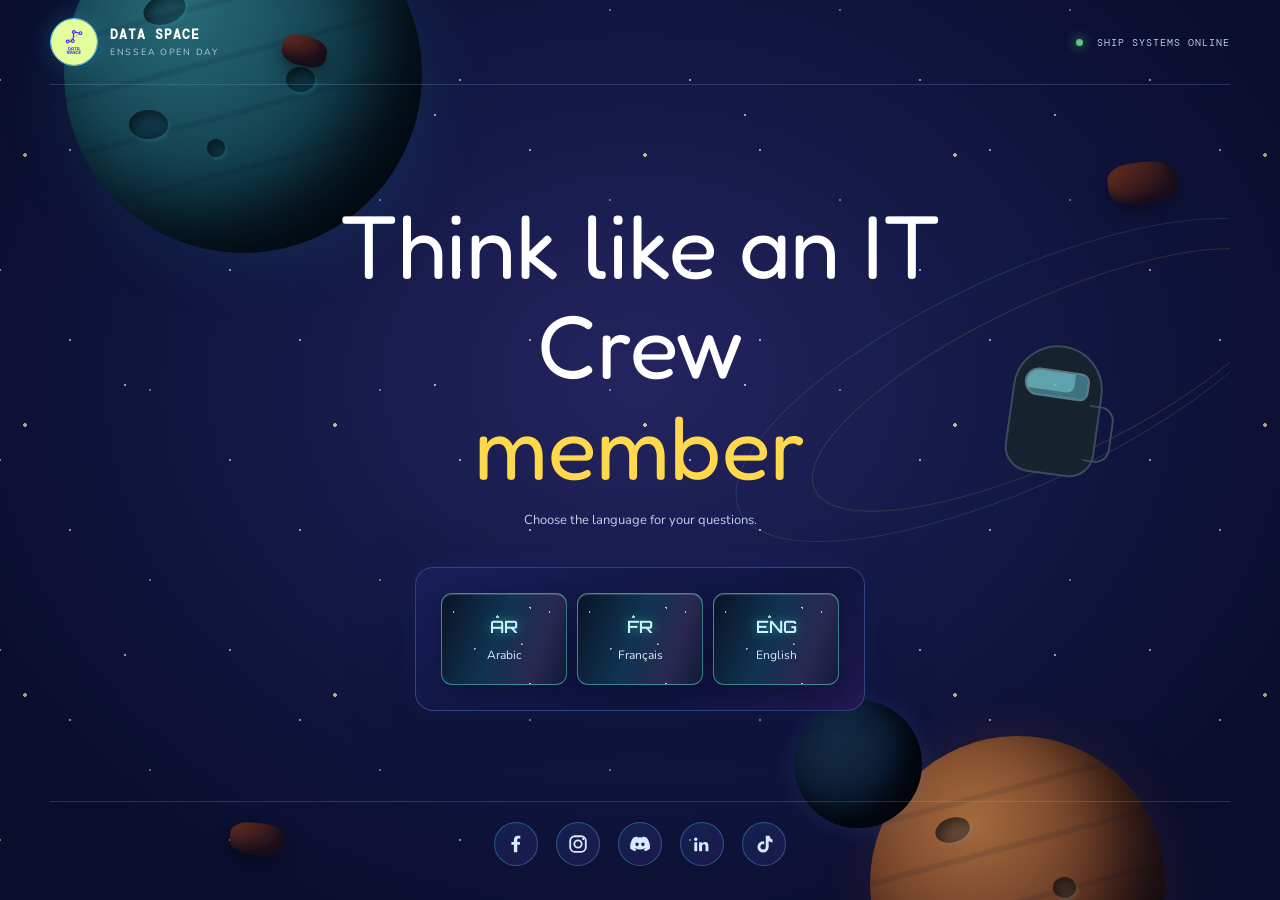
==== commit f474de36: "The linked version" ====
--- a/index.html
+++ b/index.html
@@ -3,12 +3,12 @@
 <head>
 	<meta charset="UTF-8">
 	<meta name="viewport" content="width=device-width, initial-scale=1.0">
-	<meta name="description" content="Data Space wiring challenge for ENSSEA Open Day">
-	<title>Data Space | Wiring Challenge</title>
+	<meta name="description" content="Data Space IT Cell mission for ENSSEA Open Day">
+	<title>Data Space | IT Cell Mission</title>
 	<link rel="preconnect" href="https://fonts.googleapis.com">
 	<link rel="preconnect" href="https://fonts.gstatic.com" crossorigin>
-	<link href="https://fonts.googleapis.com/css2?family=DM+Mono:wght@400;500&family=Orbitron:wght@500;600;700&family=Space+Grotesk:wght@400;500;600;700&display=swap" rel="stylesheet">
-	<link rel="stylesheet" href="styles.css?v=branch-board-11">
+	<link href="https://fonts.googleapis.com/css2?family=DM+Mono:wght@400;500&family=Fredoka+One&family=Nunito:wght@400;600;700;800&family=Orbitron:wght@500;600;700&family=Space+Grotesk:wght@400;500;600;700&display=swap" rel="stylesheet">
+	<link rel="stylesheet" href="styles.css?v=theme-blend-icons-1">
 </head>
 <body>
 	<div class="cosmos" aria-hidden="true">
@@ -36,13 +36,11 @@
 	<main id="top">
 		<section class="screen language-screen" id="language-screen" aria-labelledby="language-title">
 			<div class="language-copy">
-				<p class="eyebrow">STEP 01 / MISSION SETUP</p>
-				<h1 id="language-title">Choose the<br><span>question language</span></h1>
-				<p class="intro">Choose the language for your questions. The game interface stays in English; only the questions will use your selected language.</p>
+				<h1 id="language-title">Think like an IT Crew<br><span>member</span></h1>
+				<p class="mission-copy language-instruction">Choose the language for your questions.</p>
 			</div>
 
-			<div class="language-console" role="group" aria-labelledby="language-choice-label">
-				<p id="language-choice-label">QUESTION LANGUAGE</p>
+			<div class="language-console">
 				<div class="language-options">
 					<button class="language-option" type="button" data-language="ar"><strong>AR</strong><span>Arabic</span></button>
 					<button class="language-option" type="button" data-language="fr"><strong>FR</strong><span>Français</span></button>
@@ -57,8 +55,7 @@
 
 		<section class="screen welcome-screen is-hidden" id="welcome-screen" aria-labelledby="welcome-title">
 			<div class="welcome-copy">
-				<p class="eyebrow">STEP 02 / CHOOSE A NICKNAME</p>
-				<h1 id="welcome-title">Fix the wires.<br><span>Prove your skills.</span></h1>
+				<h1 id="welcome-title">Fix the wires.<br><span>Discover the IT Cell.</span></h1>
 			</div>
 
 			<form class="name-console" id="name-form">
@@ -77,52 +74,69 @@
 
 		<section class="screen rules-screen is-hidden" id="rules-screen" aria-labelledby="rules-title">
 			<div class="rules-panel">
-				<p class="eyebrow">MISSION BRIEFING</p>
-				<h1 id="rules-title">Know the rules.<br><span>Then fix the wires.</span></h1>
+				<p class="rules-title" id="rules-title">The Rules</p>
 				<ul class="rules-list">
-					<li>Answer one question from each of the <strong>5 topics</strong>.</li>
-					<li>A wrong answer costs <strong>1 point</strong> and cannot be chosen again.</li>
-					<li>Correct answers automatically continue to the next topic.</li>
+					<li><strong>Starting score:</strong> You begin with <strong>20 points</strong>.</li>
+					<li><strong>Questions:</strong> Complete <strong>6 IT Cell tasks</strong>, one question for each topic, with <strong>5 options</strong> each.</li>
+					<li><strong>Scoring:</strong> A wrong answer loses <strong>1 point (−1)</strong>; a correct answer changes your score by <strong>0 points</strong>.</li>
+					<li><strong>Goal:</strong> Keep your score as high as possible by the end!</li>
 				</ul>
-				<button class="primary-button rules-start-button" id="start-game-button" type="button">START GAME <span aria-hidden="true">→</span></button>
+				<button class="primary-button rules-start-button" id="start-game-button" type="button">START SIMULATION <span aria-hidden="true">→</span></button>
 			</div>
 		</section>
 
 		<section class="screen game-screen is-hidden" id="game-screen" aria-labelledby="game-title">
 			<div class="game-heading">
 				<div>
-					<p class="eyebrow">TASK / ELECTRICAL</p>
-					<h2 id="game-title">Connect the data wires</h2>
-					<p class="mission-copy">Complete the circuit by choosing the correct answer.</p>
+					<h2 id="game-title">IT Cell mission tasks</h2>
+					<p class="mission-copy">Complete each task by choosing the correct answer and connecting its wire.</p>
 				</div>
 				<div class="crew-readout"><span>CREW</span><strong id="crew-name">PLAYER</strong></div>
 			</div>
 
-			<ul class="topic-strip" id="topic-strip" aria-label="Topic list">
-				<li class="topic-pill is-visible is-active" data-category="python">Python</li>
-				<li class="topic-pill" data-category="r">R</li>
-				<li class="topic-pill" data-category="machine_learning">Machine Learning</li>
-				<li class="topic-pill" data-category="deep_learning">Deep Learning</li>
-				<li class="topic-pill" data-category="data_analytics">Data Analytics</li>
-			</ul>
+			<ul class="topic-strip" id="topic-strip" aria-label="IT Cell task list"></ul>
 
 			<section class="wiring-board" aria-label="Wiring board">
+				<svg class="wire-symbol-library" aria-hidden="true" focusable="false">
+					<symbol id="wire-break-shape" viewBox="0 0 60 60">
+						<g fill="none" stroke="#9b3015" stroke-width="3.8" stroke-linecap="round" stroke-linejoin="round">
+							<path d="M0 30h24" stroke="#471d12" stroke-width="5.5"/>
+							<path d="M0 27c8 0 13-5 20-9 4-2 8-1 8 2 0 2-2 4-6 5"/>
+							<path d="M0 30h32c4 0 6-2 6-5"/>
+							<path d="M0 33c8 0 13 5 20 9 4 2 8 1 8-2 0-2-2-4-6-5"/>
+							<path d="M1 29h23M1 31h23" stroke="#c2764b" stroke-width="1.2"/>
+						</g>
+					</symbol>
+				</svg>
 				<svg class="wire-canvas" id="wire-canvas" aria-hidden="true" focusable="false"></svg>
 
 				<div class="question-card" id="question-card">
 					<div class="question-heading"><span class="question-number" id="question-number">Q01</span></div>
-					<h3 id="question-text">Loading your first question...</h3>
+					<h3 id="question-text" tabindex="-1">Loading your first question...</h3>
 					<p class="answer-feedback" id="answer-feedback" role="status"></p>
+					<div class="question-wire-end" id="question-wire-end" aria-hidden="true">
+						<span class="wire-insulation"></span>
+						<svg class="wire-break-icon wire-color-cyan" viewBox="0 0 60 60"><use href="#wire-break-shape"></use></svg>
+					</div>
 				</div>
 				<div class="answer-options" id="answer-options"></div>
+				<audio id="correct-wire-audio" src="assets/electricity_us849kj.mp3" preload="auto"></audio>
 			</section>
 		</section>
 
 	</main>
 
-	<footer class="site-footer"><span>DATA SPACE / ENSSEA</span><span>OPEN DAY 2026</span><span>STATIC MISSION BUILD</span></footer>
+	<footer class="site-footer">
+		<nav class="footer-socials" aria-label="Club social media">
+			<a class="social-icon" target="_blank" rel="noopener noreferrer" href="https://www.facebook.com/profile.php?id=61568245834724" aria-label="Facebook"><svg viewBox="0 0 24 24" aria-hidden="true"><path d="M13.4 21v-8.1h2.7l.4-3.2h-3.1V7.6c0-.9.3-1.6 1.6-1.6h1.7V3.1c-.3 0-1.4-.1-2.6-.1-2.6 0-4.4 1.6-4.4 4.5v2.2H7v3.2h2.7V21h3.7z" fill="currentColor"/></svg></a>
+			<a class="social-icon" target="_blank" rel="noopener noreferrer" href="https://www.instagram.com/dataspace__?igsi=MTBmb2EyY21kZnAzNw==" aria-label="Instagram"><svg viewBox="0 0 24 24" aria-hidden="true"><rect x="3.5" y="3.5" width="17" height="17" rx="5" fill="none" stroke="currentColor" stroke-width="2"/><circle cx="12" cy="12" r="4" fill="none" stroke="currentColor" stroke-width="2"/><circle cx="17.7" cy="6.5" r="1.2" fill="currentColor"/></svg></a>
+			<a class="social-icon" target="_blank" rel="noopener noreferrer" href="https://discord.com/channels/1346243144437727262/1346243144987054102" aria-label="Discord"><svg viewBox="0 0 24 24" aria-hidden="true"><path d="M19.5 5.2a18 18 0 0 0-4.4-1.4l-.5 1a16 16 0 0 0-5.2 0l-.5-1a18 18 0 0 0-4.4 1.4C1.7 9.3 1 13.3 1.4 17.2a18 18 0 0 0 5.4 2.7l1.2-2a11 11 0 0 1-1.8-.9l.4-.3a12.8 12.8 0 0 0 11 0l.4.3a11 11 0 0 1-1.8.9l1.2 2a18 18 0 0 0 5.4-2.7c.5-4.5-.8-8.5-3.3-12zM8.8 14.4c-1 0-1.8-.9-1.8-2s.8-2 1.8-2 1.8.9 1.8 2-.8 2-1.8 2zm6.4 0c-1 0-1.8-.9-1.8-2s.8-2 1.8-2 1.8.9 1.8 2-.8 2-1.8 2z" fill="currentColor"/></svg></a>
+			<a class="social-icon" target="_blank" rel="noopener noreferrer" href="https://www.linkedin.com/in/data-space-48393433a?utm_source=share_via&utm_content=profile&utm_medium=member_ios" aria-label="LinkedIn"><svg viewBox="0 0 24 24" aria-hidden="true"><path d="M5.2 8.6a1.9 1.9 0 1 0 0-3.8 1.9 1.9 0 0 0 0 3.8zM3.6 10h3.2v10H3.6zm5.2 0h3.1v1.4h.1a3.4 3.4 0 0 1 3.1-1.7c3.3 0 3.9 2.1 3.9 4.8V20h-3.2v-4.9c0-1.2 0-2.7-1.7-2.7s-2 1.3-2 2.6V20H8.8z" fill="currentColor"/></svg></a>
+			<a class="social-icon" target="_blank" rel="noopener noreferrer" href="https://www.tiktok.com/@dataspace__?_r=1&_t=ZS-9ABsuw7I9oe" aria-label="TikTok"><svg viewBox="0 0 24 24" aria-hidden="true"><path d="M15 3h3.1c.2 1.9 1.3 3.5 3.2 4.1v3.2a8 8 0 0 1-4.2-1.6v6.5a6.1 6.1 0 1 1-6.1-6.1c.4 0 .8 0 1.2.1v3.3a2.9 2.9 0 1 0 1.7 2.7V3h1.1z" fill="currentColor"/></svg></a>
+		</nav>
+	</footer>
 	<script src="scripts/state.js" defer></script>
-	<script src="scripts/wireAnimation.js?v=branch-board-11" defer></script>
-	<script src="scripts/main.js?v=branch-board-11" defer></script>
+	<script src="scripts/wireAnimation.js?v=it-cell-1" defer></script>
+	<script src="scripts/main.js?v=it-cell-1" defer></script>
 </body>
-</html>+</html>
--- a/styles.css
+++ b/styles.css
@@ -65,15 +65,23 @@
 .screen { width: min(1180px, calc(100% - 48px)); margin: auto; }
 .language-screen { display: flex; position: relative; min-height: 680px; padding: 110px 0 90px; flex-direction: column; align-items: center; justify-content: center; overflow: hidden; text-align: center; }
 .language-copy { position: relative; z-index: 1; width: min(660px, 100%); }
+.language-instruction { font-size: 13px; }
 .language-console { position: relative; z-index: 2; width: min(450px, 100%); margin-top: 38px; padding: 25px; border: 1px solid rgba(105, 224, 220, .28); background: var(--panel); box-shadow: 12px 12px 0 rgba(105, 224, 220, .06); text-align: left; }
 .language-console > p { margin: 0 0 16px; color: var(--muted); font: 10px Orbitron, sans-serif; letter-spacing: .14em; }
 .language-options { display: grid; grid-template-columns: repeat(3, 1fr); gap: 10px; direction: ltr; }
-.language-option { min-height: 92px; padding: 12px 8px; border: 1px solid var(--line); color: var(--ink); background: rgba(255,255,255,.025); text-align: center; transition: border-color .2s, background .2s, transform .2s; }
+.language-option { position: relative; isolation: isolate; overflow: hidden; min-height: 92px; padding: 12px 8px; border: 1px solid rgba(109,229,229,.5); border-radius: 11px; color: var(--ink); background: linear-gradient(110deg, #091426 0%, #103452 45%, #2a2850 76%, #111b39 100%); box-shadow: inset 0 1px rgba(255,255,255,.16), 0 8px 22px rgba(2,7,20,.3); text-align: center; transition: border-color .25s, box-shadow .25s, transform .35s cubic-bezier(.15,.83,.66,1), filter .25s; }
+.language-option::before { content: ""; position: absolute; z-index: 0; inset: 0; opacity: .72; background-image: radial-gradient(1px 1px at 12% 24%, #fff 98%, transparent), radial-gradient(1px 1px at 34% 72%, #c7eeff 98%, transparent), radial-gradient(1.5px 1.5px at 58% 30%, #fff 98%, transparent), radial-gradient(1px 1px at 83% 66%, #ffe8a8 98%, transparent), radial-gradient(1px 1px at 92% 18%, #fff 98%, transparent); background-size: 96px 76px; animation: language-star-drift 7s ease-in-out infinite alternate; }
+.language-option::after { content: ""; position: absolute; z-index: 0; top: 24%; left: -55%; width: 48px; height: 2px; opacity: 0; border-radius: 50%; background: linear-gradient(90deg, transparent, #f5fcff 55%, rgba(109,229,229,.15)); box-shadow: 0 0 8px rgba(170,239,255,.85); transform: rotate(-32deg); animation: language-shooting-star 5.5s ease-in infinite; }
+.language-option:nth-child(2)::after { animation-delay: 1.7s; }.language-option:nth-child(3)::after { animation-delay: 3.2s; }
 .language-option strong, .language-option span { display: block; }
-.language-option strong { color: var(--cyan); font: 600 17px Orbitron, sans-serif; }
-.language-option span { margin-top: 10px; color: var(--muted); font-size: 12px; }
-.language-option:hover, .language-option:focus-visible { border-color: var(--cyan); background: rgba(105, 224, 220, .1); transform: translateY(-2px); outline: 0; }
-.language-option.is-selected { border-color: var(--yellow); box-shadow: inset 0 -3px var(--yellow); }
+.language-option strong, .language-option span { position: relative; z-index: 1; }
+.language-option strong { color: #c0f7ff; font: 600 17px Orbitron, sans-serif; text-shadow: 0 0 12px rgba(109,229,229,.48); }
+.language-option span { margin-top: 10px; color: #e0e8ff; font-size: 12px; }
+.language-option:hover, .language-option:focus-visible { border-color: #a8f5ff; box-shadow: inset 0 1px rgba(255,255,255,.22), 0 0 24px rgba(79,157,255,.35); filter: brightness(1.14); transform: translateY(-3px) scale(1.035); outline: 0; }
+.language-option.is-selected { border-color: var(--yellow); box-shadow: inset 0 -3px var(--yellow), 0 0 22px rgba(245,214,109,.28); }
+.language-option.is-selected strong { color: var(--yellow); }
+@keyframes language-star-drift { from { background-position: 0 0; opacity: .54; } to { background-position: 9px -7px; opacity: .9; } }
+@keyframes language-shooting-star { 0%, 68% { left: -55%; opacity: 0; } 73% { opacity: 1; } 100% { left: 115%; opacity: 0; } }
 .welcome-screen { display: flex; position: relative; min-height: 680px; padding: 110px 0 90px; flex-direction: column; align-items: center; justify-content: center; overflow: hidden; text-align: center; }
 .welcome-copy { position: relative; z-index: 1; width: min(660px, 100%); }
 .eyebrow { margin: 0 0 22px; color: var(--cyan); font: 600 11px Orbitron, sans-serif; letter-spacing: .18em; }
@@ -87,14 +95,20 @@
 .input-prefix { color: var(--cyan); font: 22px Orbitron, sans-serif; }
 .name-entry input { width: 100%; padding: 12px 8px; border: 0; outline: 0; color: var(--ink); background: transparent; font: 600 19px Orbitron, sans-serif; letter-spacing: .08em; }
 .name-entry input::placeholder { color: #52646c; }
-.primary-button, .secondary-button { border: 0; font: 600 11px Orbitron, sans-serif; letter-spacing: .1em; transition: transform .2s, background .2s; }
-.primary-button { width: 100%; margin-top: 25px; padding: 16px 18px; color: #071017; background: var(--cyan); }
-.primary-button:hover, .secondary-button:hover { transform: translateY(-2px); }
-.primary-button span, .secondary-button span { float: right; font-size: 18px; line-height: 10px; }
+.primary-button, .secondary-button { border: 0; font: 600 11px Orbitron, sans-serif; letter-spacing: .1em; transition: transform .25s ease, box-shadow .25s ease, filter .25s ease; }
+.primary-button { position: relative; isolation: isolate; overflow: hidden; display: block; width: 100%; min-height: 52px; margin-top: 25px; padding: 16px 22px; border: 2px solid transparent; border-radius: 999px; color: #ecffff; background: linear-gradient(#10182c, #10182c) padding-box, linear-gradient(135deg, var(--cyan), #4f9dff 42%, #8d79ff 68%, var(--yellow)) border-box; background-size: auto, 240% 240%; box-shadow: 0 0 18px rgba(105,224,220,.2), 0 0 34px rgba(79,157,255,.12), inset 0 1px rgba(255,255,255,.12); text-align: center; text-decoration: none; animation: mission-button-border 6s ease infinite; }
+.primary-button::before { content: ""; position: absolute; z-index: -1; inset: 2px; border-radius: inherit; opacity: .45; background-image: radial-gradient(1px 1px at 12% 24%, #fff 98%, transparent), radial-gradient(1px 1px at 34% 72%, #c7eeff 98%, transparent), radial-gradient(1.5px 1.5px at 58% 30%, #fff 98%, transparent), radial-gradient(1px 1px at 83% 66%, #ffe8a8 98%, transparent); background-size: 96px 76px; animation: language-star-drift 7s ease-in-out infinite alternate; }
+.primary-button:hover, .primary-button:focus-visible { color: #fff; box-shadow: 0 0 24px rgba(105,224,220,.34), 0 0 42px rgba(79,157,255,.2), inset 0 1px rgba(255,255,255,.18); filter: brightness(1.12); transform: scale(1.035); outline: 0; }
+.primary-button:active { transform: scale(.98); }
+.primary-button span, .secondary-button span { position: relative; z-index: 1; float: right; font-size: 18px; line-height: 10px; }
+.primary-button { font-weight: 700; text-shadow: 0 0 9px rgba(193,248,255,.35); }
+.primary-button > :not(span) { position: relative; z-index: 1; }
+@keyframes mission-button-border { 0%, 100% { background-position: 0 0, 0% 50%; } 50% { background-position: 0 0, 100% 50%; } }
 
 .rules-screen { display: flex; min-height: 680px; padding: 90px 0; align-items: center; justify-content: center; }
 .rules-panel { width: min(620px, 100%); padding: 38px; border: 1px solid rgba(105, 224, 220, .28); background: var(--panel); box-shadow: 12px 12px 0 rgba(105, 224, 220, .06); }
 .rules-panel h1 { font-size: clamp(2.1rem, 5vw, 4.2rem); }
+.rules-title { margin: 0; font: 400 clamp(2.1rem, 5vw, 4.2rem)/1.12 "Fredoka One", "Space Grotesk", sans-serif; text-align: center; }
 .rules-list { display: grid; gap: 14px; margin: 34px 0 0; padding: 0; color: #c5d0d2; list-style: none; font-size: 15px; line-height: 1.5; }
 .rules-list li { position: relative; padding-left: 24px; }
 .rules-list li::before { content: ""; position: absolute; top: .65em; left: 0; width: 7px; height: 7px; border: 1px solid var(--cyan); border-radius: 50%; }
@@ -139,31 +153,44 @@
 .topic-strip::-webkit-scrollbar { display: none; }
 
 .topic-pill {
+	position: relative;
+	isolation: isolate;
+	overflow: hidden;
 	display: inline-flex;
 	align-items: center;
 	justify-content: center;
-	padding: 7px 14px;
-	border: 1px solid var(--line);
-	background: rgba(255,255,255,.02);
+	padding: 8px 14px;
+	border: 1px solid rgba(109,229,229,.4);
+	border-radius: 8px;
+	background: linear-gradient(110deg, rgba(9,20,38,.96), rgba(16,52,82,.96) 48%, rgba(42,40,80,.96));
 	color: var(--muted);
 	font: 600 10px Orbitron, sans-serif;
 	letter-spacing: .08em;
 	text-transform: uppercase;
-	transition: border-color .2s ease, color .2s ease, box-shadow .2s ease;
-}
+	box-shadow: inset 0 1px rgba(255,255,255,.12), 0 5px 15px rgba(2,7,20,.24);
+	transition: border-color .25s ease, color .25s ease, box-shadow .25s ease, filter .25s ease, transform .25s ease;
+}
+.topic-pill::before { content: ""; position: absolute; z-index: 0; inset: 0; opacity: .48; background-image: radial-gradient(1px 1px at 12% 24%, #fff 98%, transparent), radial-gradient(1px 1px at 34% 72%, #c7eeff 98%, transparent), radial-gradient(1.5px 1.5px at 58% 30%, #fff 98%, transparent), radial-gradient(1px 1px at 83% 66%, #ffe8a8 98%, transparent); background-size: 96px 76px; animation: language-star-drift 7s ease-in-out infinite alternate; }
+.topic-pill::after { content: ""; position: absolute; z-index: 0; top: 24%; left: -55%; width: 38px; height: 2px; opacity: 0; border-radius: 50%; background: linear-gradient(90deg, transparent, #f5fcff 55%, transparent); box-shadow: 0 0 8px var(--topic-accent, rgba(109,229,229,.7)); transform: rotate(-32deg); animation: language-shooting-star 6s ease-in infinite; }
+.topic-pill > span { position: relative; z-index: 1; }
+.topic-pill:nth-child(2)::after { animation-delay: 1s; }.topic-pill:nth-child(3)::after { animation-delay: 2s; }.topic-pill:nth-child(4)::after { animation-delay: 3s; }.topic-pill:nth-child(5)::after { animation-delay: 4s; }
+.topic-pill:hover { border-color: #a8f5ff; color: var(--ink); box-shadow: inset 0 1px rgba(255,255,255,.2), 0 0 18px rgba(79,157,255,.24); filter: brightness(1.12); transform: translateY(-2px); }
 
 .topic-pill:not(.is-visible) { display: none; }
 
 .topic-pill.is-active {
+	--topic-accent: var(--yellow);
 	border-color: rgba(244, 212, 71, .8);
 	color: var(--ink);
-	box-shadow: inset 0 -2px rgba(244, 212, 71, .7);
+	box-shadow: inset 0 -2px rgba(244, 212, 71, .7), 0 0 17px rgba(244,212,71,.14);
 }
 
 .topic-pill.is-solved {
+	--topic-accent: #8de6a9;
 	border-color: rgba(80, 205, 140, .8);
-	background: rgba(80, 205, 140, .12);
+	background: linear-gradient(110deg, rgba(9,34,37,.96), rgba(17,69,66,.9) 48%, rgba(24,64,61,.94));
 	color: #b7f7d5;
+	box-shadow: inset 0 1px rgba(255,255,255,.12), 0 0 16px rgba(80,205,140,.16);
 }
 
 .wiring-board { position: relative; min-height: 470px; border: 1px solid var(--line); background: rgba(7, 16, 23, .72); overflow: hidden; }
@@ -183,38 +210,18 @@
 }
 .topic-strip::-webkit-scrollbar { display: none; }
 
-.topic-pill {
-	display: inline-flex;
-	align-items: center;
-	justify-content: center;
-	padding: 7px 14px;
-	border: 1px solid var(--line);
-	background: rgba(255,255,255,.02);
-	color: var(--muted);
-	font: 600 10px Orbitron, sans-serif;
-	letter-spacing: .08em;
-	text-transform: uppercase;
-	transition: border-color .2s ease, color .2s ease, box-shadow .2s ease;
-}
-
-.topic-pill.is-active {
-	border-color: rgba(244, 212, 71, .8);
-	color: var(--ink);
-	box-shadow: inset 0 -2px rgba(244, 212, 71, .7);
-}
-
-.topic-pill.is-solved {
-	border-color: rgba(80, 205, 140, .8);
-	background: rgba(80, 205, 140, .12);
-	color: #b7f7d5;
-}
-
+.wire-symbol-library { position: absolute; width: 0; height: 0; overflow: hidden; }
 .wire-canvas { position: absolute; z-index: 1; inset: 0; width: 100%; height: 100%; overflow: visible; pointer-events: none; }
-.branch-wire { fill: none; stroke-width: 2.5; stroke-linecap: round; opacity: 0; filter: drop-shadow(0 0 4px currentColor); }
+.branch-wire { fill: none; stroke-width: 4; stroke-linecap: round; opacity: 0; filter: drop-shadow(0 0 4px currentColor); }
 .branch-blue { stroke: var(--blue); }.branch-pink { stroke: var(--pink); }.branch-yellow { stroke: var(--yellow); }.branch-orange { stroke: var(--orange); }.branch-cyan { stroke: var(--cyan); }
-.branch-wire.is-connected { opacity: 1; stroke-width: 4; filter: drop-shadow(0 0 7px currentColor); animation: draw-branch .48s ease-out forwards; }
+.branch-wire.is-connected { opacity: 1; stroke-width: 4.5; filter: drop-shadow(0 0 7px currentColor); animation: draw-branch .58s ease-out forwards; }
 .branch-wire.is-connected.is-settled { animation: none; }
 @keyframes draw-branch { from { stroke-dashoffset: var(--wire-length); } to { stroke-dashoffset: 0; } }
+.wire-break-icon { display: block; width: 34px; height: 34px; overflow: visible; color: var(--wire-color); filter: drop-shadow(0 2px 4px rgba(0,0,0,.55)); transition: opacity .22s ease, transform .22s ease, filter .22s ease; }
+.wire-break-icon use { fill: currentColor; }
+.wire-color-blue { --wire-color: var(--blue); }.wire-color-pink { --wire-color: var(--pink); }.wire-color-yellow { --wire-color: var(--yellow); }.wire-color-orange { --wire-color: var(--orange); }.wire-color-cyan { --wire-color: var(--cyan); }
+.wire-break-icon.is-connected { opacity: 0; filter: none; }
+.wire-insulation { display: block; flex: 0 0 auto; width: 10px; height: 18px; border: 1px solid rgba(8, 12, 25, .8); border-radius: 3px; background: linear-gradient(90deg, rgba(0,0,0,.5), var(--wire-color) 48%, rgba(0,0,0,.4)); box-shadow: 0 1px 5px rgba(0,0,0,.55); }
 .question-card {
 	position: absolute;
 	left: 50%;
@@ -228,10 +235,16 @@
 	transform: translateX(-50%);
 	z-index: 2;
 }
-.question-card::after { content: ""; position: absolute; left: 50%; bottom: -5px; width: 20px; height: 10px; transform: translateX(-50%); background: linear-gradient(90deg, var(--muted) 0 7px, transparent 7px 13px, var(--muted) 13px); }
+.question-card::after { display: none; }
 .question-heading { display: flex; align-items: center; justify-content: center; }
+.question-wire-end { position: absolute; left: 50%; bottom: -52px; z-index: 3; display: flex; flex-direction: column; align-items: center; transform: translateX(-50%); }
+.question-wire-end > .wire-insulation { height: 19px; }
+.question-wire-end .wire-break-icon { width: 34px; height: 34px; }
+.question-wire-end .wire-break-icon { transform: rotate(90deg); }
+.question-wire-end .wire-break-icon.is-connected { transform: rotate(90deg) scale(.28); }
 .question-number { color: var(--muted); font: 500 10px Orbitron, sans-serif; letter-spacing: .12em; }
 .question-card h3 { margin: 20px auto 0; max-width: 100%; color: var(--ink); font-size: clamp(1rem, 2vw, 1.3rem); line-height: 1.4; text-align: center; }
+.question-card h3:focus { outline: none; }
 .answer-options {
 	position: absolute;
 	left: 5%;
@@ -258,11 +271,11 @@
 	text-align: left;
 	transition: border-color .2s, background .2s, transform .2s;
 }
-.answer-option::before { content: ""; position: absolute; left: 50%; top: -5px; width: 22px; height: 8px; transform: translateX(-50%); background: linear-gradient(90deg, var(--wire-color) 0 7px, transparent 7px 15px, var(--wire-color) 15px); }
+.answer-option > .wire-break-icon { position: absolute; top: -48px; left: 50%; z-index: 3; transform: translateX(-50%) rotate(-90deg); }
+.answer-option > .wire-break-icon.is-connected { transform: translateX(-50%) rotate(-90deg) scale(.28); }
+.answer-option > .wire-insulation { position: absolute; top: -14px; left: calc(50% - 5px); z-index: 3; height: 14px; }
 .answer-text { min-width: 0; }
 .answer-option.option-blue { --wire-color: var(--blue); border-color: rgba(92, 184, 255, .5); }.answer-option.option-pink { --wire-color: var(--pink); border-color: rgba(255, 105, 208, .5); }.answer-option.option-yellow { --wire-color: var(--yellow); border-color: rgba(244, 212, 71, .5); }.answer-option.option-orange { --wire-color: var(--orange); border-color: rgba(255, 151, 55, .5); }.answer-option.option-cyan { --wire-color: var(--cyan); border-color: rgba(105, 224, 220, .5); }
-.answer-option::before { color: var(--wire-color); }
-.answer-option.answer-correct::before { background: var(--wire-color); }
 .answer-option.answer-correct { border-color: var(--wire-color); color: var(--ink); box-shadow: 0 0 12px var(--wire-color); }
 .answer-option.drop-target { border-color: var(--yellow); background: rgba(244, 212, 71, .08); transform: translateX(-4px); }
 .answer-option:hover:not(:disabled) { border-color: var(--line); background: rgba(255,255,255,.04); transform: translateY(-2px); }
@@ -376,10 +389,14 @@
 	.wiring-board::before, .wiring-board::after { display: none; }
 	.question-card { position: relative; top: auto; right: auto; bottom: auto; left: auto; flex: 0 0 auto; width: min(88%, 600px); min-height: 0; margin: 2% auto 7%; padding: clamp(20px, 5vw, 34px) 5%; transform: none; background: rgba(9, 20, 28, .82); }
 	.question-card h3 { max-width: 100%; margin: 14px auto 0; font-size: clamp(.98rem, 3.4vw, 1.2rem); }
-	.answer-options { position: relative; top: auto; right: auto; bottom: auto; left: auto; flex: 0 0 auto; width: 94%; margin: 0 auto 3%; padding: 0; grid-template-columns: repeat(5, minmax(0, 1fr)); gap: 8px; }
+	.answer-options { position: relative; top: auto; right: auto; bottom: auto; left: auto; flex: 0 0 auto; width: 94%; margin: 0 auto 3%; padding: 0; grid-template-columns: 1fr; gap: 8px; }
 	.answer-option { min-height: 62px; padding: 9px 8px; font-size: clamp(10px, 1.6vw, 12px); overflow-wrap: anywhere; }
-	.answer-option::before { left: -10px; top: 50%; width: 14px; height: 3px; transform: translateY(-50%); background: linear-gradient(90deg, var(--wire-color) 0 4px, transparent 4px 10px, var(--wire-color) 10px); }
-	.answer-option.answer-correct::before { background: var(--wire-color); }
+	.question-wire-end { bottom: -49px; }
+	.question-wire-end > .wire-insulation { height: 17px; }
+	.question-wire-end .wire-break-icon { width: 32px; height: 32px; }
+	.answer-option > .wire-break-icon { top: 50%; left: -47px; transform: translateY(-50%) rotate(180deg); }
+	.answer-option > .wire-break-icon.is-connected { transform: translateY(-50%) rotate(180deg) scale(.28); }
+	.answer-option > .wire-insulation { top: calc(50% - 4px); left: -14px; width: 15px; height: 8px; }
 	.answer-feedback { position: relative; left: auto; bottom: auto; flex: 0 0 auto; width: 100%; max-width: 100%; margin: 0; transform: none; font-size: 11px; white-space: normal; }
 	.site-footer { gap: 10px; flex-wrap: wrap; }
 	.celebration-panel { padding: 30px 18px; }
@@ -435,8 +452,6 @@
 .brand strong { color: var(--ink); }.brand small { color: #b4c2da; }
 .language-console, .name-console, .rules-panel { border-color: rgba(210,224,255,.24); background: linear-gradient(135deg, rgba(14,24,47,.88), rgba(9,16,35,.86)); box-shadow: 0 25px 80px rgba(0,0,0,.3), 0 0 55px rgba(73,123,222,.09); backdrop-filter: blur(13px); }
 .language-option, .name-entry input, .question-card, .answer-option { backdrop-filter: blur(8px); }
-.primary-button { color: #09101f; background: var(--cyan); box-shadow: 0 0 24px rgba(109,229,229,.13); }
-.primary-button:hover { background: #91f1ec; }
 .game-heading h2 { text-shadow: 0 4px 35px rgba(106,184,255,.15); }
 .wiring-board { border-color: rgba(199,218,255,.2); background: linear-gradient(135deg, rgba(14,24,47,.73), rgba(5,11,27,.72)); box-shadow: 0 25px 100px rgba(0,0,0,.3), 0 0 70px rgba(73,123,222,.08); backdrop-filter: blur(12px); }
 .question-card { border-color: rgba(199,218,255,.18); background: rgba(12,20,40,.82); box-shadow: 0 14px 45px rgba(0,0,0,.22); }
@@ -450,4 +465,105 @@
 	.planet-blue { right: 16%; bottom: 8%; }
 	.asteroid { transform: scale(.7); }
 }
-@media (prefers-reduced-motion: reduce) { .stars-small, .stars-bright { animation-duration: .01ms; animation-iteration-count: 1; } }
+@media (prefers-reduced-motion: reduce) { .stars-small, .stars-bright { animation-duration: .01ms; animation-iteration-count: 1; }.language-option::before, .language-option::after, .level-option::before, .level-option::after, .topic-pill::before, .topic-pill::after, .primary-button::before { animation: none; }.primary-button { animation: none; } }
+
+/* Blend the bright, friendly demo palette with the existing space mission theme. */
+:root {
+	--ink: #fff;
+	--muted: #c2d1ec;
+	--line: rgba(170, 190, 255, .24);
+	--panel: rgba(15, 20, 64, .86);
+	--cyan: #4ec3f7;
+	--yellow: #ffd84d;
+	--blue: #5ba8ff;
+	--red: #f87171;
+	--pink: #ff6b9d;
+	--orange: #ff8c42;
+	--purple: #8b6ce8;
+	--green: #5dca7a;
+}
+
+body { color: var(--ink); background: #0b0e2e; font-family: "Nunito", sans-serif; }
+h1, h2 { font-family: "Fredoka One", "Space Grotesk", sans-serif; font-weight: 400; letter-spacing: 0; }
+.cosmos { background: radial-gradient(ellipse at 50% 42%, #24245f 0%, #141947 42%, #0b0e2e 82%); }
+.cosmos::after { background: radial-gradient(ellipse at 50% 45%, transparent 20%, rgba(8,10,39,.25) 100%); }
+.site-header, .site-footer { border-color: rgba(160,183,255,.2); }
+.brand-logo { border-color: var(--cyan); box-shadow: 0 0 24px rgba(78,195,247,.2); }
+.brand small, .status-pill, .site-footer { color: #b8c8e9; }
+.status-dot { background: var(--green); box-shadow: 0 0 12px var(--green); }
+.eyebrow { color: var(--cyan); }
+.language-console, .name-console, .rules-panel, .level-panel {
+	border-color: rgba(115,160,255,.3);
+	border-radius: 18px;
+	background: linear-gradient(145deg, rgba(25,31,89,.9), rgba(15,20,64,.93) 65%, rgba(35,25,82,.88));
+	box-shadow: 0 22px 65px rgba(4,7,33,.36), 0 0 34px rgba(83,105,230,.12);
+}
+.language-console > p, .name-console label { color: #c4d7f2; }
+.input-prefix, .name-entry { color: var(--cyan); border-color: var(--cyan); }
+.primary-button {
+	color: #0b0e2e;
+	border-color: rgba(255,255,255,.24);
+	background: linear-gradient(135deg, #ffd84d, #ffb547 56%, #ff8c42);
+	background-size: auto;
+	box-shadow: 0 5px 22px rgba(255,216,77,.28), 0 0 34px rgba(255,140,66,.13);
+	font-family: "Nunito", sans-serif;
+	font-size: 14px;
+	font-weight: 800;
+	letter-spacing: .07em;
+	text-shadow: none;
+	animation: none;
+}
+.primary-button::before { opacity: .2; }
+.primary-button:hover, .primary-button:focus-visible { color: #0b0e2e; box-shadow: 0 8px 28px rgba(255,216,77,.42), 0 0 38px rgba(255,140,66,.2); filter: brightness(1.06); }
+.rules-list { color: #e2eaff; }
+.rules-list li::before { border-color: var(--cyan); background: var(--cyan); box-shadow: 0 0 10px rgba(78,195,247,.5); }
+.score-readout strong, .crew-readout strong { color: var(--yellow); }
+.topic-pill { border-radius: 999px; border-color: rgba(78,195,247,.42); background: linear-gradient(135deg, rgba(26,95,180,.22), rgba(74,44,138,.35)); color: #d9e9ff; }
+.topic-pill.is-active { border-color: var(--yellow); color: #fff7d6; box-shadow: inset 0 -2px var(--yellow), 0 0 18px rgba(255,216,77,.18); }
+.topic-pill.is-solved { border-color: var(--green); background: linear-gradient(135deg, rgba(37,122,83,.38), rgba(25,82,79,.58)); color: #caffd8; box-shadow: 0 0 14px rgba(93,202,122,.15); }
+.wiring-board { border-radius: 18px; border-color: rgba(125,157,255,.28); background: linear-gradient(145deg, rgba(18,25,74,.82), rgba(11,14,46,.82) 70%, rgba(47,31,96,.46)); }
+.question-card { border-radius: 16px; border-color: rgba(140,172,255,.28); background: linear-gradient(145deg, rgba(24,32,88,.94), rgba(19,23,66,.94)); box-shadow: 0 14px 45px rgba(0,0,0,.26), 0 0 24px rgba(78,195,247,.08); }
+.question-card h3 { font-family: "Nunito", sans-serif; font-weight: 800; }
+.answer-option { border-radius: 13px; background: linear-gradient(145deg, rgba(26,36,91,.92), rgba(35,29,85,.92)); color: #f1f5ff; font-family: "Nunito", sans-serif; font-weight: 700; }
+.answer-option:hover:not(:disabled) { border-color: var(--wire-color); background: linear-gradient(145deg, rgba(34,56,121,.95), rgba(54,39,112,.95)); box-shadow: 0 5px 18px rgba(78,195,247,.2); }
+.answer-option.answer-correct { border-color: var(--green); background: linear-gradient(145deg, rgba(37,122,83,.42), rgba(25,82,79,.58)); box-shadow: 0 0 16px rgba(93,202,122,.25); }
+.answer-option.answer-wrong { border-color: var(--red); color: #ffc2c2; background: rgba(248,113,113,.18); }
+.feedback-correct { color: var(--green); }
+.celebration-panel { border-radius: 22px; border-color: rgba(93,202,122,.52); background: linear-gradient(145deg, rgba(25,67,89,.94), rgba(18,34,77,.94) 58%, rgba(43,33,99,.94)); box-shadow: 0 25px 90px rgba(0,0,0,.34), 0 0 48px rgba(93,202,122,.13); }
+.celebration-score { color: #d6e5ff; font-family: "Nunito", sans-serif; }
+.celebration-score strong { color: var(--yellow); }
+@media (prefers-reduced-motion: reduce) { .celebration-screen::before, .celebration-screen::after { animation: none; } }
+
+.site-footer { justify-content: center; }
+.footer-socials { display: flex; justify-content: center; align-items: center; flex-wrap: wrap; gap: 18px; width: 100%; }
+.footer-socials a { display: inline-flex; flex: 0 0 44px; align-items: center; justify-content: center; width: 44px; height: 44px; padding: 10px; border: 1px solid rgba(78,195,247,.35); border-radius: 50%; color: #d9e9ff; background: linear-gradient(135deg, rgba(26,95,180,.2), rgba(74,44,138,.28)); cursor: pointer; transition: border-color .2s ease, background .2s ease, color .2s ease, transform .2s ease; }
+.footer-socials a svg { display: block; width: 100%; height: 100%; }
+.footer-socials a:hover, .footer-socials a:focus-visible { border-color: var(--cyan); color: #fff; background: rgba(78,195,247,.18); transform: translateY(-2px); outline: 0; }
+@media (max-width: 640px) {
+	.answer-options { grid-template-columns: repeat(2, minmax(0, 1fr)); }
+	.site-footer { justify-content: center; }
+	.footer-socials { gap: 12px; }
+	.footer-socials a { flex-basis: 40px; width: 40px; height: 40px; padding: 9px; }
+}
+@media (max-width: 420px) {
+	.answer-options { grid-template-columns: 1fr; }
+}
+
+/* Keep the mission actions on the original Space button treatment. */
+.primary-button {
+	color: #ecffff;
+	border: 2px solid transparent;
+	background: linear-gradient(#10182c, #10182c) padding-box, linear-gradient(135deg, var(--cyan), #4f9dff 42%, #8d79ff 68%, var(--yellow)) border-box;
+	background-size: auto, 240% 240%;
+	box-shadow: 0 0 18px rgba(78,195,247,.2), 0 0 34px rgba(79,157,255,.12), inset 0 1px rgba(255,255,255,.12);
+	font-family: "DM Mono", monospace;
+	font-size: 11px;
+	font-weight: 700;
+	letter-spacing: .1em;
+	text-shadow: 0 0 9px rgba(193,248,255,.35);
+	animation: mission-button-border 6s ease infinite;
+}
+.primary-button::before { opacity: .45; }
+.primary-button:hover, .primary-button:focus-visible { color: #fff; box-shadow: 0 0 24px rgba(78,195,247,.34), 0 0 42px rgba(79,157,255,.2), inset 0 1px rgba(255,255,255,.18); filter: brightness(1.12); }
+.primary-button:active { transform: scale(.98); }
+@media (prefers-reduced-motion: reduce) { .primary-button, .primary-button::before { animation: none; } }
